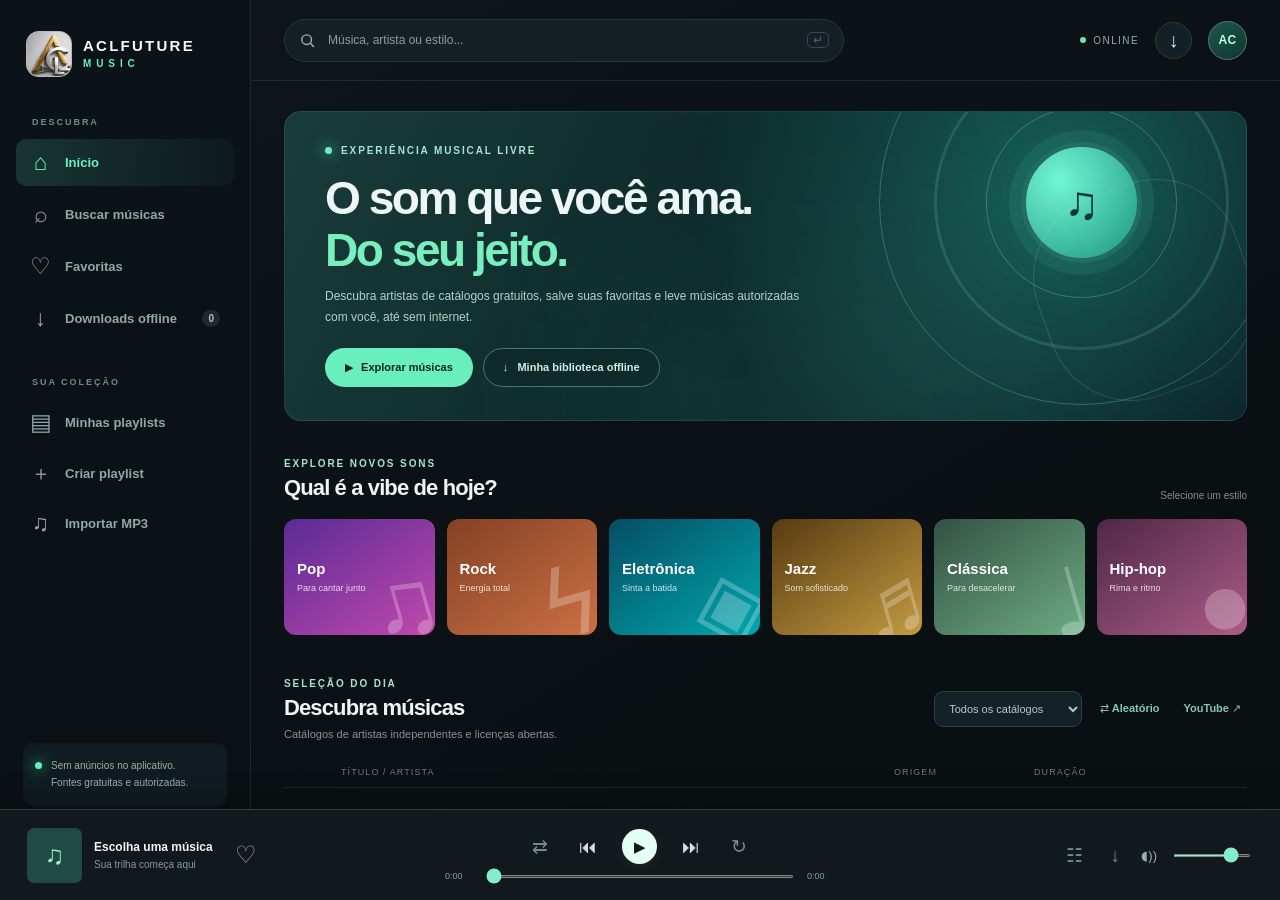
==== android-studio/app/src/main/assets/www/index.html @ 78746175 "Build ACLFUTURE Music Android 1.2 (isolated app source)" ====
<!doctype html>
<html lang="pt-BR">
<head>
  <meta charset="utf-8">
  <meta name="viewport" content="width=device-width,initial-scale=1,viewport-fit=cover">
  <meta name="theme-color" content="#0b1013">
  <meta name="description" content="ACLFUTURE Music: descubra músicas gratuitas em catálogos legais, organize playlists e ouça offline as faixas permitidas.">
  <meta name="color-scheme" content="dark">
  <link rel="icon" type="image/png" href="assets/icon-192.png">
  <link rel="apple-touch-icon" href="assets/icon-192.png">
  <link rel="manifest" href="manifest.webmanifest">
  <link rel="stylesheet" href="styles.css">
  <title>ACLFUTURE Music — Sua música, sua liberdade</title>
</head>
<body>
<div id="app" class="app-shell">
  <aside class="sidebar" id="sidebar">
    <a href="#inicio" class="brand" data-view="inicio" aria-label="ACLFUTURE Music - início">
      <span class="brand-mark"><img src="assets/brand-mark.png" alt="Símbolo oficial ACLFUTURE"></span>
      <span class="brand-txt"><strong>ACLFUTURE</strong><small>MUSIC</small></span>
    </a>
    <div class="sidebar-label">DESCUBRA</div>
    <nav class="side-nav" aria-label="Navegação principal">
      <button class="nav-item selected" data-view="inicio"><span class="navico">⌂</span><span>Início</span></button>
      <button class="nav-item" data-view="buscar"><span class="navico">⌕</span><span>Buscar músicas</span></button>
      <button class="nav-item" data-view="favoritos"><span class="navico">♡</span><span>Favoritas</span></button>
      <button class="nav-item" data-view="offline"><span class="navico">↓</span><span>Downloads offline</span><span id="offlineCountSide" class="nav-count">0</span></button>
    </nav>
    <div class="sidebar-label gap-top">SUA COLEÇÃO</div>
    <nav class="side-nav">
      <button class="nav-item" data-view="playlists"><span class="navico">▤</span><span>Minhas playlists</span></button>
      <button class="nav-item" id="newPlaylistSide"><span class="navico plus-icon">＋</span><span>Criar playlist</span></button>
      <button class="nav-item" id="importSide"><span class="navico">♫</span><span>Importar MP3</span></button>
    </nav>
    <div class="side-bottom">
      <div class="legal-note"><span class="pulse-dot"></span><span>Sem anúncios no aplicativo.<br>Fontes gratuitas e autorizadas.</span></div>
      <button class="install-side" id="installSide">↓ &nbsp; Instalar no Android</button>
      <div class="side-caption">ACLFUTURE MUSIC · versão 1.2</div>
    </div>
  </aside>

  <main class="main" id="main">
    <header class="topbar">
      <div class="mobile-brand"><button class="mobile-menu" id="menuBtn" aria-label="Abrir menu">☰</button><img class="mobile-brand-logo" src="assets/brand-mark.png" alt="Símbolo oficial ACLFUTURE"><span>ACLFUTURE <b>MUSIC</b></span></div>
      <form class="searchbar" id="searchForm" role="search">
        <svg viewBox="0 0 24 24" aria-hidden="true"><circle cx="10.8" cy="10.8" r="6.8"/><path d="m16 16 5 5"/></svg>
        <input id="searchInput" type="search" autocomplete="off" placeholder="Música, artista ou estilo..." aria-label="Pesquisar músicas">
        <span class="search-shortcut">↵</span>
      </form>
      <div class="top-actions"><span class="status-online" id="netStatus"><span></span> ONLINE</span><button class="icon-action" id="installBtn" title="Instalar" aria-label="Instalar aplicativo">↓</button><button class="user-avatar" id="helpBtn" aria-label="Sobre o aplicativo">AC</button></div>
    </header>

    <div class="main-body" id="pageBody">
      <section class="hero" id="hero">
        <div class="hero-content"><div class="eyebrow"><span class="eyebrow-dot"></span> EXPERIÊNCIA MUSICAL LIVRE</div><h1>O som que você ama.<br><em>Do seu jeito.</em></h1><p>Descubra artistas de catálogos gratuitos, salve suas favoritas e leve músicas autorizadas com você, até sem internet.</p><div class="hero-actions"><button class="btn-primary" id="heroExplore"><span>▶</span> Explorar músicas</button><button class="btn-outline" id="heroOffline">↓ &nbsp; Minha biblioteca offline</button></div></div>
        <div class="hero-art" aria-hidden="true"><div class="vinyl-ring ring1"></div><div class="vinyl-ring ring2"></div><div class="vinyl-ring ring3"></div><div class="vinyl-core"><div class="music-glyph">♫</div></div><div class="glow-one"></div></div>
      </section>

      <section class="genres-section" id="genresSection"><div class="section-heading"><div><div class="section-kicker">EXPLORE NOVOS SONS</div><h2>Qual é a vibe de hoje?</h2></div><span class="muted-sm">Selecione um estilo</span></div><div class="genre-grid">
        <button class="genre" data-genre="pop" style="--genre-a:#5a2b96;--genre-b:#c149ac"><span class="genre-art">♫</span><strong>Pop</strong><small>Para cantar junto</small></button>
        <button class="genre" data-genre="rock" style="--genre-a:#844124;--genre-b:#cc7044"><span class="genre-art">ϟ</span><strong>Rock</strong><small>Energia total</small></button>
        <button class="genre" data-genre="electronic" style="--genre-a:#064d65;--genre-b:#00a7ad"><span class="genre-art">◈</span><strong>Eletrônica</strong><small>Sinta a batida</small></button>
        <button class="genre" data-genre="jazz" style="--genre-a:#573b12;--genre-b:#c39b40"><span class="genre-art">♬</span><strong>Jazz</strong><small>Som sofisticado</small></button>
        <button class="genre" data-genre="classical" style="--genre-a:#355143;--genre-b:#6cac83"><span class="genre-art">♩</span><strong>Clássica</strong><small>Para desacelerar</small></button>
        <button class="genre" data-genre="hip hop" style="--genre-a:#4f2747;--genre-b:#ab5c87"><span class="genre-art">●</span><strong>Hip-hop</strong><small>Rima e ritmo</small></button>
      </div></section>

      <section class="tracks-section"><div class="section-heading track-heading"><div><div class="section-kicker" id="trackKicker">SELEÇÃO DO DIA</div><h2 id="tracksTitle">Descubra músicas</h2><p id="trackSubtitle" class="section-subtitle">Catálogos de artistas independentes e licenças abertas.</p></div><div class="track-tools"><select id="sourceSelect" aria-label="Filtrar catálogo"><option value="all">Todos os catálogos</option><option value="audius">Audius</option><option value="openverse">Openverse</option><option value="ftu">Free To Use</option><option value="local">Minha coleção</option></select><button id="shuffleAll" class="text-action">⇄ Aleatório</button><button id="youtubeSearch" class="text-action" title="Busca externa no YouTube oficial; anúncios podem aparecer">YouTube ↗</button></div></div>
      <div class="table-head"><span></span><span>TÍTULO / ARTISTA</span><span class="hide-phone">ORIGEM</span><span class="hide-phone">DURAÇÃO</span><span></span></div>
      <div id="trackList" class="track-list" aria-live="polite"><div class="list-loading"><div class="loading-orb"></div> Buscando músicas disponíveis...</div></div>
      <div class="load-more-wrap"><button id="loadMore" class="btn-more" hidden>Carregar mais músicas <span>↓</span></button></div>
      </section>
      <section class="info-strip"><span>✦</span><div><strong>Música livre, sem surpresas</strong><p>O catálogo é de terceiros. Disponibilidade, reprodução e download dependem das condições de cada faixa. A licença e a fonte aparecem no menu de cada música.</p><p class="storage-notice"><span id="offlineStorageInfo">0 faixas armazenadas</span> · <span id="storagePersistence">Faça backup dos seus arquivos importados.</span></p></div></section>
    </div>
  </main>

  <div class="player" id="player">
    <div class="player-song"><div class="player-cover" id="playerCover"><span>♫</span></div><div class="player-meta"><strong id="playingTitle">Escolha uma música</strong><span id="playingArtist">Sua trilha começa aqui</span></div><button id="playerLike" class="player-like" title="Favoritar" aria-label="Favoritar">♡</button><button id="playerMobileMore" class="player-mobile-more" title="Opções" aria-label="Opções do player">⋮</button></div>
    <div class="player-center"><div class="play-controls"><button id="shuffleBtn" class="ctl secondary" title="Reprodução aleatória" aria-label="Aleatório">⇄</button><button id="previousBtn" class="ctl" title="Anterior" aria-label="Anterior">⏮</button><button id="playPauseBtn" class="ctl big-play" title="Reproduzir" aria-label="Reproduzir">▶</button><button id="nextBtn" class="ctl" title="Próxima" aria-label="Próxima">⏭</button><button id="repeatBtn" class="ctl secondary" title="Repetir" aria-label="Repetir">↻</button></div><div class="progress-controls"><span id="timeNow">0:00</span><input type="range" id="progress" min="0" max="1000" value="0" aria-label="Progresso da faixa"><span id="timeTotal">0:00</span></div></div>
    <div class="player-right"><button id="queueBtn" class="ctl secondary" title="Fila" aria-label="Fila de reprodução">☷</button><button id="downloadCurrent" class="ctl secondary" title="Salvar offline" aria-label="Download offline">↓</button><span class="volume-icon">◖))</span><input id="volume" type="range" min="0" max="100" value="80" aria-label="Volume"></div>
  </div>
  <nav class="bottom-nav" aria-label="Navegação rápida"><button data-view="inicio" class="selected"><span>⌂</span>Início</button><button data-view="buscar"><span>⌕</span>Buscar</button><button data-view="favoritos"><span>♡</span>Favoritas</button><button data-view="offline"><span>↓</span>Offline</button></nav>
  <audio id="audio" preload="metadata" playsinline></audio>
  <input type="file" id="fileInput" accept="audio/*,.mp3,.ogg,.m4a,.wav,.flac" multiple hidden>
  <div id="overlay" class="overlay" hidden></div>
  <div id="toast" class="toast" role="status" aria-live="polite"></div>
  <div id="modal" class="modal" hidden><div class="modal-box"><div class="modal-top"><h3 id="modalTitle"></h3><button id="modalClose" aria-label="Fechar">×</button></div><div id="modalContent"></div></div></div>
</div>
<script>window.__ACLFUTURE_ANDROID__=location.host==="appassets.androidplatform.net";</script>
<script src="app.js" defer></script>
</body>
</html>
---- android-studio/app/src/main/assets/www/styles.css ----
:root{font-family:Inter,ui-sans-serif,-apple-system,BlinkMacSystemFont,"Segoe UI",Roboto,Arial,sans-serif;color:#edf6f4;background:#090e12;font-synthesis:none;font-weight:400;--bg:#090e12;--side:#0c1317;--panel:#10191e;--panel2:#162128;--line:rgba(227,243,240,.095);--sub:#91a6aa;--brand:#69efbe;--brand2:#2acfa6;--white:#f4fffc}*{box-sizing:border-box}html{scroll-behavior:smooth}body{margin:0;overflow:hidden}button,input,select{font:inherit}button{cursor:pointer}a{color:inherit;text-decoration:none}button:focus-visible,a:focus-visible,input:focus-visible,select:focus-visible{outline:2px solid var(--brand);outline-offset:3px}button:disabled{cursor:not-allowed;opacity:.4}.app-shell{display:flex;height:100dvh;min-height:500px;overflow:hidden}.sidebar{width:251px;flex:0 0 251px;display:flex;flex-direction:column;background:linear-gradient(170deg,#0b1318 15%,#0b1013 100%);border-right:1px solid var(--line);padding:31px 16px 14px;z-index:12}.brand{display:flex;align-items:center;gap:11px;padding:0 10px 40px;letter-spacing:.1em}.brand-mark{width:46px;height:46px;border-radius:13px;overflow:hidden;display:block;flex-shrink:0;border:1px solid rgba(255,255,255,.19);background:#aaa}.brand-mark img{width:100%;height:100%;object-fit:cover}.brand-txt{display:flex;flex-direction:column;line-height:1.05}.brand-txt strong{font-size:15px;color:#f3faf7;letter-spacing:.15em}.brand-txt small{font-size:10px;color:var(--brand);letter-spacing:.49em;margin-top:5px;font-weight:800}.sidebar-label{margin:0 16px 12px;font-size:9px;color:#74898b;font-weight:800;letter-spacing:.22em}.gap-top{margin-top:35px}.side-nav{display:grid;gap:5px}.nav-item{display:flex;gap:14px;align-items:center;border:0;background:transparent;color:#92a7a7;font-size:13px;padding:12px 14px;border-radius:10px;text-align:left;width:100%;font-weight:570;transition:.2s}.nav-item:hover{background:#172329;color:#f8fffc}.nav-item.selected{background:linear-gradient(90deg,rgba(91,231,180,.16),rgba(93,236,187,.03));color:var(--brand)}.navico{width:21px;display:inline-flex;align-items:center;justify-content:center;font-size:23px;line-height:1;font-weight:300}.plus-icon{font-size:20px}.nav-count{margin-left:auto;background:rgba(255,255,255,.09);padding:3px 6px;border-radius:20px;font-size:10px;color:#b2c2c0}.side-bottom{margin-top:auto;padding:0 7px}.legal-note{font-size:10px;line-height:1.65;display:flex;gap:9px;align-items:flex-start;color:#9caeaa;border-radius:10px;background:#101c21;padding:15px 12px}.pulse-dot,.eyebrow-dot{background:var(--brand);width:7px;height:7px;border-radius:50%;display:inline-block;flex-shrink:0;box-shadow:0 0 14px #46f4bb}.pulse-dot{margin-top:4px}.install-side{margin-top:13px;width:100%;border:1px solid rgba(111,239,194,.3);background:transparent;border-radius:9px;color:var(--brand);padding:12px;font-weight:700;font-size:12px}.install-side:hover{background:rgba(108,239,187,.1)}.side-caption{text-align:center;color:#4b6063;font-size:9px;letter-spacing:.13em;margin-top:17px}.main{flex:1;min-width:0;display:flex;flex-direction:column;background:linear-gradient(150deg,#0d1519,#0a0f12 72%)}.topbar{height:81px;flex:0 0 81px;display:flex;align-items:center;justify-content:space-between;padding:0 33px;gap:20px;border-bottom:1px solid var(--line)}.searchbar{height:43px;max-width:560px;flex:1;border:1px solid #25373c;background:#151f24;border-radius:30px;display:flex;align-items:center;gap:10px;padding:0 14px;transition:border-color .2s}.searchbar:focus-within{border-color:#4d8b83}.searchbar svg{width:17px;height:17px;stroke:#9eb1b2;fill:none;stroke-width:2;flex-shrink:0}.searchbar input{border:0;background:none;outline:none;color:var(--white);font-size:12px;width:100%;min-width:0}.searchbar input::placeholder{color:#8b9d9e}.search-shortcut{color:#53676c;border:1px solid #37474e;padding:0 5px;border-radius:5px;font-size:12px}.top-actions{display:flex;align-items:center;gap:16px}.status-online{font-size:10px;letter-spacing:.14em;color:#92aea9;display:flex;align-items:center;gap:7px}.status-online span{width:6px;height:6px;background:#72e3ab;border-radius:50%}.status-online.offline{color:#d7b377}.status-online.offline span{background:#d7b377}.icon-action{border:1px solid #283c40;background:#132025;border-radius:50%;color:#daeee9;font-size:20px;width:37px;height:37px}.user-avatar{border:1px solid #557c6e;background:linear-gradient(145deg,#1e584b,#10362f);color:#b8ffe0;border-radius:50%;width:39px;height:39px;font-size:12px;font-weight:800;letter-spacing:.03em}.mobile-brand{display:none}.main-body{overflow-y:auto;overflow-x:hidden;padding:30px 33px 155px;scrollbar-width:thin;scrollbar-color:#23383c transparent}.hero{min-height:290px;border-radius:17px;background:radial-gradient(circle at 80% 25%,#175e55 0%,transparent 44%),linear-gradient(115deg,#193c3a 0%,#0c2528 52%,#0b1b24 100%);border:1px solid rgba(141,239,211,.12);position:relative;overflow:hidden;display:flex}.hero:after{content:"";position:absolute;bottom:-130px;left:35%;width:400px;height:260px;background:rgba(101,253,196,.08);filter:blur(100px)}.hero-content{position:relative;z-index:2;padding:33px 40px;width:70%}.eyebrow,.section-kicker{font-size:10px;color:#a5e5d1;letter-spacing:.19em;font-weight:800}.eyebrow{display:flex;align-items:center;gap:9px}.hero h1{font-size:clamp(31px,3.6vw,52px);font-weight:840;line-height:1.13;letter-spacing:-.054em;margin:16px 0 10px}.hero h1 em{font-style:normal;color:#79efbd}.hero p{font-size:12px;color:#b5cfca;line-height:1.7;max-width:490px;margin:0 0 21px}.hero-actions{display:flex;gap:10px;flex-wrap:wrap}.btn-primary,.btn-outline{border-radius:32px;padding:12px 19px;font-size:11px;font-weight:800;border:1px solid transparent}.btn-primary{background:var(--brand);color:#09251b}.btn-primary:hover{background:#a5f9d5}.btn-primary span{margin-right:5px}.btn-outline{background:rgba(6,19,20,.15);border-color:#47786a;color:#caeee2}.btn-outline:hover{background:rgba(110,236,182,.12)}.hero-art{position:absolute;right:-48px;top:-122px;width:425px;height:425px;filter:drop-shadow(0 0 40px rgba(20,209,162,.07))}.vinyl-ring{position:absolute;border:1px solid rgba(163,250,215,.25);border-radius:50%;inset:10px}.ring2{inset:65px;border-width:3px;border-color:rgba(179,255,229,.13)}.ring3{inset:117px;border-width:1px;border-color:rgba(217,251,237,.24)}.vinyl-core{position:absolute;inset:152px;background:radial-gradient(circle at 30% 30%,#73f6d4,#1d9580);border-radius:50%;display:grid;place-items:center;border:5px solid #236d61;box-shadow:0 0 0 12px rgba(50,145,126,.2)}.music-glyph{font-size:47px;color:#0b3932}.glow-one{position:absolute;width:210px;height:210px;border:1px solid rgba(171,249,213,.15);transform:rotate(-20deg);right:45px;bottom:20px;border-radius:40%}.genres-section{margin-top:37px}.section-heading{display:flex;align-items:flex-end;justify-content:space-between;gap:16px;margin:0 0 18px}.section-heading h2{font-size:22px;letter-spacing:-.04em;font-weight:780;margin:6px 0 0}.muted-sm{font-size:10px;color:#7a9193}.genre-grid{display:grid;grid-template-columns:repeat(6,minmax(0,1fr));gap:12px}.genre{position:relative;height:116px;border:0;border-radius:12px;overflow:hidden;text-align:left;padding:16px 13px;color:#fff;background:linear-gradient(145deg,var(--genre-a),var(--genre-b));transition:transform .2s,filter .2s}.genre:hover{transform:translateY(-3px);filter:brightness(1.11)}.genre strong{position:relative;z-index:2;display:block;font-size:15px}.genre small{z-index:2;position:relative;display:block;opacity:.8;font-size:9px;margin-top:6px}.genre-art{position:absolute;right:-5px;bottom:-23px;font-size:94px;transform:rotate(-16deg);color:rgba(255,255,255,.25);font-weight:700}.tracks-section{margin-top:43px}.section-subtitle{font-size:11px;color:#7e9597;margin:7px 0 0}.track-heading{align-items:center}.track-tools{display:flex;gap:12px;align-items:center}.track-tools select{border-radius:9px;padding:10px;background:#142127;border:1px solid #294047;color:#b6c9c8;font-size:11px;min-width:148px;max-width:180px}.text-action{background:none;border:0;color:#80c9b1;font-size:11px;font-weight:700;white-space:nowrap}.table-head,.track-row{display:grid;grid-template-columns:35px minmax(200px,1fr) minmax(80px,130px) 65px 126px;align-items:center;gap:10px}.table-head{color:#687e82;font-size:9px;letter-spacing:.12em;height:30px;border-bottom:1px solid var(--line);padding:0 12px}.track-row{min-height:65px;border-radius:8px;padding:6px 12px;transition:background .15s;cursor:pointer}.track-row:hover{background:#16252a}.track-row.active{background:#14352e}.track-row.active .song-name{color:var(--brand)}.track-index{text-align:center;color:#718e8b;font-size:11px}.album-cover{width:45px;height:45px;flex:none;border-radius:7px;display:grid;place-items:center;overflow:hidden;background:linear-gradient(145deg,#246e62,#184641);color:#c3ffeb;font-size:19px;border:1px solid rgba(255,255,255,.07)}.album-cover img{width:100%;height:100%;object-fit:cover}.track-title-cell{display:flex;align-items:center;gap:12px;min-width:0}.song-words{min-width:0}.song-name{font-size:12px;font-weight:720;white-space:nowrap;overflow:hidden;text-overflow:ellipsis}.song-artist{font-size:10px;color:#869fa0;white-space:nowrap;overflow:hidden;text-overflow:ellipsis;margin-top:5px}.source-tag{font-size:10px;color:#7d9896;border:1px solid #2a4141;border-radius:20px;display:inline-block;padding:5px 9px;width:max-content;max-width:100%;overflow:hidden;white-space:nowrap;text-overflow:ellipsis}.track-duration{font-size:10px;color:#7f9595}.row-actions{display:flex;align-items:center;justify-content:flex-end;gap:0}.row-actions button{border:0;background:transparent;color:#78908c;font-size:16px;min-height:34px;min-width:34px;padding:2px}.row-actions button:hover,.row-actions button.liked{color:var(--brand)}.row-actions button.saved{color:#79e6b9}.list-loading,.empty-state{padding:36px 15px;text-align:center;color:#7d969a;font-size:12px;line-height:1.7}.loading-orb{width:24px;height:24px;margin:0 auto 13px;border:2px solid #2d6558;border-top-color:#86ffd4;border-radius:50%;animation:spin 1s linear infinite}@keyframes spin{to{transform:rotate(360deg)}}.empty-state .empty-icon{font-size:46px;color:#418577;margin-bottom:10px}.empty-state strong{display:block;font-size:15px;color:#bbd3cb}.empty-state p{max-width:340px;margin:9px auto 0}.empty-state button{border:1px solid #3b7565;color:#aaf8d4;background:#132a26;border-radius:20px;margin-top:15px;padding:10px 18px}.btn-more{background:#17272b;border:1px solid #2b4b4c;color:#b8e9db;padding:11px 23px;border-radius:22px;font-size:11px;font-weight:700}.load-more-wrap{display:flex;justify-content:center;margin:18px 0}.btn-more:hover{background:#1f3938}.info-strip{display:flex;gap:15px;align-items:center;padding:15px 18px;border:1px solid #213b3c;border-radius:12px;background:#102126;margin-top:34px}.info-strip>span{color:var(--brand);font-size:23px}.info-strip strong{font-size:11px}.info-strip p{font-size:10px;color:#94acaa;line-height:1.6;margin:5px 0 0}.player{height:91px;position:absolute;bottom:0;left:0;right:0;z-index:18;background:#11191d;display:grid;grid-template-columns:minmax(195px,1fr) minmax(300px,1.5fr) minmax(180px,1fr);align-items:center;gap:15px;padding:8px 27px;border-top:1px solid #28403e;box-shadow:0 -10px 30px rgba(0,0,0,.2)}.player-song{display:flex;align-items:center;gap:12px;min-width:0}.player-cover{height:55px;width:55px;flex:none;background:#1f4b43;border-radius:7px;color:#a0efd0;display:grid;place-items:center;overflow:hidden}.player-cover img{height:100%;width:100%;object-fit:cover}.player-cover span{font-size:26px}.player-meta{display:flex;flex-direction:column;gap:5px;min-width:0}.player-meta strong{font-size:12px;white-space:nowrap;overflow:hidden;text-overflow:ellipsis}.player-meta span{font-size:10px;color:#81999b;white-space:nowrap;overflow:hidden;text-overflow:ellipsis}.player-like{background:none;border:0;color:#91aba7;font-size:24px;margin-left:4px}.player-like.active{color:var(--brand)}.player-center{display:flex;flex-direction:column;align-items:center;gap:7px}.play-controls{display:flex;align-items:center;gap:19px}.ctl{border:0;background:none;color:#d4e2df;font-size:18px;line-height:1;min-width:24px;min-height:24px}.ctl:hover,.ctl.on{color:var(--brand)}.ctl.secondary{color:#728d89;font-size:19px}.ctl.secondary.on{color:var(--brand)}.ctl.big-play{border-radius:50%;background:#e6fff5;color:#0c1d18;width:35px;height:35px;font-size:15px;box-shadow:0 3px 14px rgba(255,255,255,.06)}.ctl.big-play:hover{background:#8df4ca}.progress-controls{width:min(390px,100%);display:flex;align-items:center;gap:11px;font-size:9px;color:#889da0}.progress-controls span{min-width:28px}.progress-controls input{flex:1}.player-right{display:flex;align-items:center;justify-content:flex-end;gap:14px}.player-right input{width:78px}.volume-icon{font-size:13px;color:#9bb0ab}.player input[type=range]{accent-color:#83efc8;height:3px;cursor:pointer}.bottom-nav{display:none}.overlay{position:absolute;inset:0;z-index:20;background:rgba(2,8,10,.7)}.toast{position:fixed;z-index:32;bottom:107px;left:50%;transform:translateX(-50%) translateY(15px);border:1px solid #3b7564;background:#1b332f;color:#defaef;border-radius:10px;padding:12px 18px;font-size:12px;box-shadow:0 6px 40px #0008;max-width:90vw;opacity:0;pointer-events:none;transition:.2s}.toast.show{opacity:1;transform:translateX(-50%) translateY(0)}.modal{position:absolute;z-index:30;inset:0;display:grid;place-items:center;background:rgba(0,0,0,.66);padding:20px}.modal[hidden],.overlay[hidden]{display:none}.modal-box{background:#132025;border:1px solid #33504e;border-radius:17px;max-width:520px;width:100%;max-height:80vh;overflow-y:auto;padding:26px;box-shadow:0 30px 90px #0009}.modal-top{display:flex;justify-content:space-between;align-items:center}.modal-top h3{font-size:18px;margin:0}.modal-top button{font-size:25px;background:none;border:none;color:#a0b3ae}.modal-content{color:#9cb2b0}.modal-copy{line-height:1.75;font-size:12px;color:#afc7c2}.modal-row{border:1px solid #2d4543;border-radius:9px;padding:12px;display:flex;align-items:center;justify-content:space-between;gap:12px;width:100%;color:#c8ebe0;background:#1a2d2d;text-align:left;font-size:12px;margin-top:9px}.modal-row:hover{background:#25423d}.modal-row small{color:#86ada2}.modal-input{width:100%;padding:13px;border-radius:9px;background:#0d181b;color:#f4fffc;border:1px solid #33504e;margin:13px 0}.modal-btn{background:var(--brand);color:#0c2820;border:none;padding:12px 19px;border-radius:9px;font-size:12px;font-weight:800}.modal-link{display:inline-block;color:var(--brand);font-size:11px;margin:7px 15px 0 0;text-decoration:underline;text-underline-offset:3px}.modal-logo{width:100%;max-height:180px;object-fit:cover;border-radius:10px;margin:13px 0;object-position:center 47%}.playlist-card{background:#152427;border:1px solid #25423e;border-radius:11px;padding:17px;display:flex;align-items:center;gap:14px;cursor:pointer}.playlist-card:hover{background:#1a3430}.playlist-card-icon{height:53px;width:53px;background:#315f53;border-radius:9px;display:grid;place-items:center;font-size:26px;color:#adffe1}.playlist-grid{display:grid;grid-template-columns:repeat(auto-fill,minmax(220px,1fr));gap:12px}.playlist-card strong{font-size:12px}.playlist-card p{font-size:10px;color:#84a19b}.offline-badge{font-size:9px;color:#b0eecf;border-radius:20px;border:1px solid #476a5a;padding:3px 7px;margin-left:7px}.pill{display:inline-block;border-radius:20px;font-size:10px;background:#17372e;padding:6px 12px;color:#b5f2d8;margin-bottom:7px}.error-text{color:#e8c2a2}.backup-action{margin-top:15px;display:flex;flex-wrap:wrap;gap:9px}.backup-action button{background:#14282b;border:1px solid #325951;border-radius:20px;color:#b7eddb;padding:10px 16px;font-size:11px}.mobile-menu{display:none}@media(min-width:1450px){.hero{min-height:310px}.hero-content{padding:40px 48px}.genre{height:127px}}@media(max-width:1160px){.sidebar{width:216px;flex-basis:216px}.genre-grid{grid-template-columns:repeat(3,minmax(0,1fr))}.hero-art{right:-130px}.hero-content{width:80%}.table-head,.track-row{grid-template-columns:26px minmax(160px,1fr) 90px 50px 108px}.main-body{padding-left:22px;padding-right:22px}.topbar{padding:0 22px}}@media(max-width:780px){.sidebar{position:absolute;top:0;bottom:0;left:0;width:265px;transform:translateX(-100%);transition:transform .23s;box-shadow:30px 0 50px rgba(0,0,0,.12)}.sidebar.open{transform:translateX(0)}.mobile-brand{display:flex;align-items:center;gap:12px;font-size:13px;font-weight:800;white-space:nowrap;letter-spacing:.06em}.mobile-brand b{color:var(--brand);font-size:9px}.mobile-menu{border:0;background:transparent;color:#d9ece7;font-size:22px;display:block;padding:0}.topbar{height:69px;flex-basis:69px;padding:0 17px;gap:10px}.searchbar{max-width:none}.status-online,.top-actions .icon-action{display:none}.user-avatar{height:34px;width:34px;font-size:10px}.main-body{padding:19px 17px 174px}.hero{min-height:276px}.hero-content{padding:30px 25px;width:100%}.hero-art{right:-190px;opacity:.34}.hero h1{font-size:36px}.hero p{max-width:350px}.table-head,.track-row{grid-template-columns:24px minmax(135px,1fr) 52px 98px}.table-head .hide-phone,.track-row .hide-phone{display:none}.track-row{gap:7px;padding:7px 4px}.row-actions button{min-width:31px}.player{height:89px;bottom:67px;grid-template-columns:minmax(0,1fr) 122px;padding:11px 15px}.player-center{width:100%;gap:8px}.play-controls{gap:9px}.play-controls .secondary{display:none}.progress-controls{width:100%;gap:6px}.player-right{display:none}.player-cover{height:45px;width:45px}.player-song{gap:8px}.player-like{margin-left:auto}.bottom-nav{display:grid;grid-template-columns:repeat(4,1fr);position:absolute;bottom:0;left:0;right:0;z-index:19;height:67px;padding-bottom:env(safe-area-inset-bottom,0px);background:#0d151a;border-top:1px solid #223439}.bottom-nav button{border:0;background:none;color:#8ca2a0;display:flex;flex-direction:column;gap:2px;align-items:center;justify-content:center;font-size:9px;font-weight:650}.bottom-nav button span{font-size:22px}.bottom-nav button.selected{color:var(--brand)}.toast{bottom:162px}.track-tools{gap:5px}.track-tools select{min-width:110px;font-size:10px;padding:9px 7px}.text-action{font-size:10px}.genre-grid{gap:9px}.genre{height:97px;padding:13px 12px}.genre-art{font-size:80px}}@media(max-width:470px){.topbar{flex-wrap:wrap;align-content:center;gap:7px;height:105px;flex-basis:105px}.mobile-brand{width:calc(100% - 42px)}.top-actions{position:absolute;right:17px;top:14px}.searchbar{order:3;width:100%;flex:none;height:38px}.mobile-brand{padding-top:0}.hero{min-height:272px}.hero h1{font-size:32px}.hero-content{padding:25px 20px}.hero p{font-size:11px}.hero .eyebrow{font-size:9px}.btn-primary,.btn-outline{padding:10px 13px;font-size:10px}.section-heading h2{font-size:20px}.section-heading{gap:8px}.muted-sm{display:none}.genre-grid{grid-template-columns:repeat(3,minmax(0,1fr))}.genre strong{font-size:13px}.genre small{font-size:8px}.genre-art{font-size:72px}.track-heading{display:block}.track-tools{margin-top:13px;justify-content:space-between}.track-heading h2{font-size:21px}.album-cover{height:39px;width:39px}.song-name{font-size:11px}.song-artist{font-size:9px}.track-row{grid-template-columns:20px minmax(122px,1fr) 0 94px;gap:5px}.track-row>.track-duration{display:none}.row-actions{grid-column:4}.row-actions button{font-size:18px}.player{grid-template-columns:minmax(0,1fr) 110px;gap:2px;padding:8px 9px}.player-cover{height:41px;width:41px}.player-meta strong{font-size:10px}.player-meta span{font-size:9px}.player-like{font-size:18px;margin:0}.play-controls{gap:4px}.ctl{font-size:16px;min-width:20px}.ctl.big-play{width:29px;height:29px;font-size:11px}.progress-controls{font-size:8px}.progress-controls span{min-width:23px}.modal-box{padding:18px}}
[hidden]{display:none!important}

@media(max-width:490px){.track-tools{flex-wrap:wrap}.track-tools #youtubeSearch{color:#a8cfba}}

/* Correções de estados visuais e legibilidade mobile (v1.1). */
.row-actions button:disabled,.player button:disabled{opacity:.28;cursor:not-allowed;filter:grayscale(1)}
.storage-notice{margin-top:9px!important;font-size:11px!important;color:#aecdbf!important;line-height:1.55!important}
.track-row:focus-visible,.playlist-card:focus-visible,.genre:focus-visible,button:focus-visible{outline:2px solid #76d9a3;outline-offset:2px}
@media(max-width:520px){.row-actions{gap:1px}.row-actions button{min-width:30px;min-height:36px}.track-row{min-height:65px}.song-words{min-width:0}.song-name{overflow:hidden;text-overflow:ellipsis;white-space:nowrap}}
@media (max-width:780px){
 .player{height:100px;bottom:67px;box-sizing:border-box;display:grid;grid-template-columns:minmax(0,1fr) 122px;grid-template-rows:51px 27px;column-gap:8px;row-gap:0;padding:8px 12px;overflow:hidden}
 .player-song{grid-column:1;grid-row:1;min-width:0;overflow:hidden}
 .player-center{display:contents}
 .play-controls{grid-column:2;grid-row:1;display:flex;justify-content:flex-end;align-items:center;gap:3px;min-width:0}
 .progress-controls{grid-column:1/-1;grid-row:2;width:100%;min-width:0;display:flex;align-items:center;gap:8px;box-sizing:border-box}
 .progress-controls input{min-width:0;width:100%;flex:1}
 .progress-controls span{min-width:28px;flex:none}
 .player-right{display:none}
 #shuffleBtn,#repeatBtn{display:none}
 .main-body{padding-bottom:192px}
}
@media (max-width:359px){
 .player{grid-template-columns:minmax(0,1fr) 112px;column-gap:4px;padding:8px}
 .player-cover{width:36px;height:36px}
 .play-controls{gap:0}
}

.player-mobile-more{display:none;background:none;border:0;color:#98b2ad;font-size:24px;line-height:1;cursor:pointer}
@media(max-width:780px){.player-mobile-more{display:block;flex:none;margin-left:0;min-width:20px}}

.mobile-brand-logo{width:25px;height:25px;object-fit:contain;flex:none;border-radius:5px}
@media(max-width:470px){.mobile-brand{gap:8px}.mobile-brand-logo{width:23px;height:23px}}
@media(max-width:359px){.mobile-brand{gap:6px}.mobile-brand span{font-size:11px}}
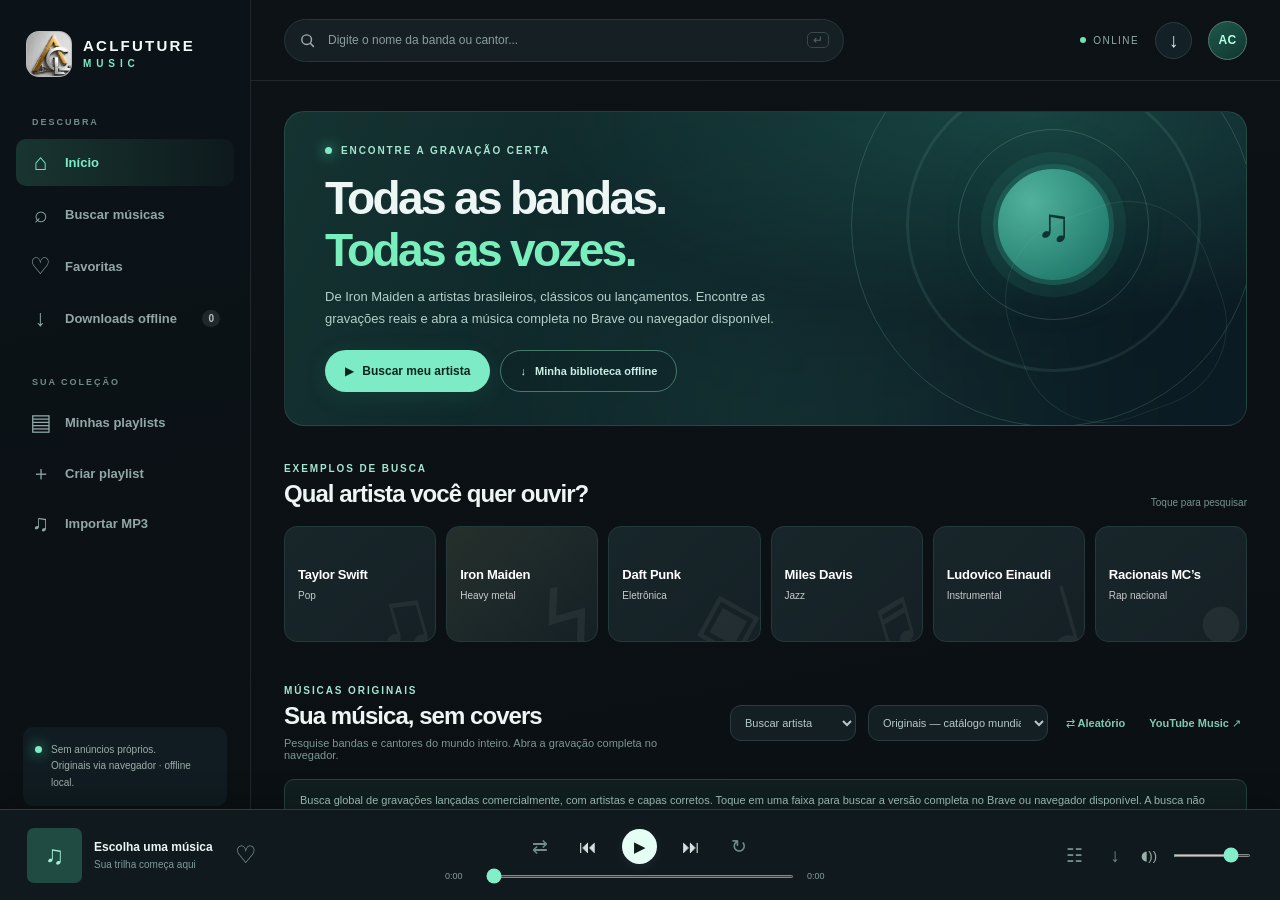
==== commit 02b5a372: "ACLFUTURE Music v1.3: catalogo global, busca original e visual mobile" ====
--- a/android-studio/app/src/main/assets/www/index.html
+++ b/android-studio/app/src/main/assets/www/index.html
@@ -4,7 +4,7 @@
   <meta charset="utf-8">
   <meta name="viewport" content="width=device-width,initial-scale=1,viewport-fit=cover">
   <meta name="theme-color" content="#0b1013">
-  <meta name="description" content="ACLFUTURE Music: descubra músicas gratuitas em catálogos legais, organize playlists e ouça offline as faixas permitidas.">
+  <meta name="description" content="ACLFUTURE Music: busque gravações originais de bandas e cantores, salve favoritos e ouça suas músicas locais offline.">
   <meta name="color-scheme" content="dark">
   <link rel="icon" type="image/png" href="assets/icon-192.png">
   <link rel="apple-touch-icon" href="assets/icon-192.png">
@@ -33,9 +33,9 @@
       <button class="nav-item" id="importSide"><span class="navico">♫</span><span>Importar MP3</span></button>
     </nav>
     <div class="side-bottom">
-      <div class="legal-note"><span class="pulse-dot"></span><span>Sem anúncios no aplicativo.<br>Fontes gratuitas e autorizadas.</span></div>
+      <div class="legal-note"><span class="pulse-dot"></span><span>Sem anúncios próprios.<br>Originais via navegador · offline local.</span></div>
       <button class="install-side" id="installSide">↓ &nbsp; Instalar no Android</button>
-      <div class="side-caption">ACLFUTURE MUSIC · versão 1.2</div>
+      <div class="side-caption">ACLFUTURE MUSIC · versão 1.3</div>
     </div>
   </aside>
 
@@ -44,7 +44,7 @@
       <div class="mobile-brand"><button class="mobile-menu" id="menuBtn" aria-label="Abrir menu">☰</button><img class="mobile-brand-logo" src="assets/brand-mark.png" alt="Símbolo oficial ACLFUTURE"><span>ACLFUTURE <b>MUSIC</b></span></div>
       <form class="searchbar" id="searchForm" role="search">
         <svg viewBox="0 0 24 24" aria-hidden="true"><circle cx="10.8" cy="10.8" r="6.8"/><path d="m16 16 5 5"/></svg>
-        <input id="searchInput" type="search" autocomplete="off" placeholder="Música, artista ou estilo..." aria-label="Pesquisar músicas">
+        <input id="searchInput" type="search" autocomplete="off" placeholder="Digite o nome da banda ou cantor..." aria-label="Pesquisar músicas">
         <span class="search-shortcut">↵</span>
       </form>
       <div class="top-actions"><span class="status-online" id="netStatus"><span></span> ONLINE</span><button class="icon-action" id="installBtn" title="Instalar" aria-label="Instalar aplicativo">↓</button><button class="user-avatar" id="helpBtn" aria-label="Sobre o aplicativo">AC</button></div>
@@ -52,25 +52,26 @@
 
     <div class="main-body" id="pageBody">
       <section class="hero" id="hero">
-        <div class="hero-content"><div class="eyebrow"><span class="eyebrow-dot"></span> EXPERIÊNCIA MUSICAL LIVRE</div><h1>O som que você ama.<br><em>Do seu jeito.</em></h1><p>Descubra artistas de catálogos gratuitos, salve suas favoritas e leve músicas autorizadas com você, até sem internet.</p><div class="hero-actions"><button class="btn-primary" id="heroExplore"><span>▶</span> Explorar músicas</button><button class="btn-outline" id="heroOffline">↓ &nbsp; Minha biblioteca offline</button></div></div>
+        <div class="hero-content"><div class="eyebrow"><span class="eyebrow-dot"></span> ENCONTRE A GRAVAÇÃO CERTA</div><h1>Todas as bandas.<br><em>Todas as vozes.</em></h1><p>De Iron Maiden a artistas brasileiros, clássicos ou lançamentos. Encontre as gravações reais e abra a música completa no Brave ou navegador disponível.</p><div class="hero-actions"><button class="btn-primary" id="heroExplore"><span>▶</span> Buscar meu artista</button><button class="btn-outline" id="heroOffline">↓ &nbsp; Minha biblioteca offline</button></div></div>
         <div class="hero-art" aria-hidden="true"><div class="vinyl-ring ring1"></div><div class="vinyl-ring ring2"></div><div class="vinyl-ring ring3"></div><div class="vinyl-core"><div class="music-glyph">♫</div></div><div class="glow-one"></div></div>
       </section>
 
-      <section class="genres-section" id="genresSection"><div class="section-heading"><div><div class="section-kicker">EXPLORE NOVOS SONS</div><h2>Qual é a vibe de hoje?</h2></div><span class="muted-sm">Selecione um estilo</span></div><div class="genre-grid">
-        <button class="genre" data-genre="pop" style="--genre-a:#5a2b96;--genre-b:#c149ac"><span class="genre-art">♫</span><strong>Pop</strong><small>Para cantar junto</small></button>
-        <button class="genre" data-genre="rock" style="--genre-a:#844124;--genre-b:#cc7044"><span class="genre-art">ϟ</span><strong>Rock</strong><small>Energia total</small></button>
-        <button class="genre" data-genre="electronic" style="--genre-a:#064d65;--genre-b:#00a7ad"><span class="genre-art">◈</span><strong>Eletrônica</strong><small>Sinta a batida</small></button>
-        <button class="genre" data-genre="jazz" style="--genre-a:#573b12;--genre-b:#c39b40"><span class="genre-art">♬</span><strong>Jazz</strong><small>Som sofisticado</small></button>
-        <button class="genre" data-genre="classical" style="--genre-a:#355143;--genre-b:#6cac83"><span class="genre-art">♩</span><strong>Clássica</strong><small>Para desacelerar</small></button>
-        <button class="genre" data-genre="hip hop" style="--genre-a:#4f2747;--genre-b:#ab5c87"><span class="genre-art">●</span><strong>Hip-hop</strong><small>Rima e ritmo</small></button>
+      <section class="genres-section" id="genresSection"><div class="section-heading"><div><div class="section-kicker">EXEMPLOS DE BUSCA</div><h2>Qual artista você quer ouvir?</h2></div><span class="muted-sm">Toque para pesquisar</span></div><div class="genre-grid">
+        <button class="genre" data-genre="Taylor Swift" style="--genre-a:#5a2b96;--genre-b:#c149ac"><span class="genre-art">♫</span><strong>Taylor Swift</strong><small>Pop</small></button>
+        <button class="genre" data-genre="Iron Maiden" style="--genre-a:#844124;--genre-b:#cc7044"><span class="genre-art">ϟ</span><strong>Iron Maiden</strong><small>Heavy metal</small></button>
+        <button class="genre" data-genre="Daft Punk" style="--genre-a:#064d65;--genre-b:#00a7ad"><span class="genre-art">◈</span><strong>Daft Punk</strong><small>Eletrônica</small></button>
+        <button class="genre" data-genre="Miles Davis" style="--genre-a:#573b12;--genre-b:#c39b40"><span class="genre-art">♬</span><strong>Miles Davis</strong><small>Jazz</small></button>
+        <button class="genre" data-genre="Ludovico Einaudi" style="--genre-a:#355143;--genre-b:#6cac83"><span class="genre-art">♩</span><strong>Ludovico Einaudi</strong><small>Instrumental</small></button>
+        <button class="genre" data-genre="Racionais MC&#39;s" style="--genre-a:#4f2747;--genre-b:#ab5c87"><span class="genre-art">●</span><strong>Racionais MC’s</strong><small>Rap nacional</small></button>
       </div></section>
 
-      <section class="tracks-section"><div class="section-heading track-heading"><div><div class="section-kicker" id="trackKicker">SELEÇÃO DO DIA</div><h2 id="tracksTitle">Descubra músicas</h2><p id="trackSubtitle" class="section-subtitle">Catálogos de artistas independentes e licenças abertas.</p></div><div class="track-tools"><select id="sourceSelect" aria-label="Filtrar catálogo"><option value="all">Todos os catálogos</option><option value="audius">Audius</option><option value="openverse">Openverse</option><option value="ftu">Free To Use</option><option value="local">Minha coleção</option></select><button id="shuffleAll" class="text-action">⇄ Aleatório</button><button id="youtubeSearch" class="text-action" title="Busca externa no YouTube oficial; anúncios podem aparecer">YouTube ↗</button></div></div>
+      <section class="tracks-section"><div class="section-heading track-heading"><div><div class="section-kicker" id="trackKicker">SELEÇÃO DO DIA</div><h2 id="tracksTitle">Descubra músicas</h2><p id="trackSubtitle" class="section-subtitle">Catálogos de artistas independentes e licenças abertas.</p></div><div class="track-tools"><select id="searchKind" aria-label="Tipo de pesquisa"><option value="artist">Buscar artista</option><option value="song">Buscar música</option></select><select id="sourceSelect" aria-label="Filtrar catálogo"><option value="catalog" selected>Originais — catálogo mundial</option><option value="all">Músicas livres (todas)</option><option value="audius">Audius</option><option value="openverse">Openverse</option><option value="ftu">Free To Use</option><option value="local">Minha coleção</option></select><button id="shuffleAll" class="text-action">⇄ Aleatório</button><button id="youtubeSearch" class="text-action" title="Abrir pesquisa no YouTube Music pelo navegador">YouTube Music ↗</button></div></div>
+      <p class="catalog-disclaimer" id="catalogNotice">Busca global de gravações lançadas comercialmente, com artistas e capas corretos. Toque em uma faixa para buscar a versão completa no Brave ou navegador disponível. A busca não autoriza download das gravações comerciais; use a biblioteca offline para seus arquivos.</p>
       <div class="table-head"><span></span><span>TÍTULO / ARTISTA</span><span class="hide-phone">ORIGEM</span><span class="hide-phone">DURAÇÃO</span><span></span></div>
       <div id="trackList" class="track-list" aria-live="polite"><div class="list-loading"><div class="loading-orb"></div> Buscando músicas disponíveis...</div></div>
       <div class="load-more-wrap"><button id="loadMore" class="btn-more" hidden>Carregar mais músicas <span>↓</span></button></div>
       </section>
-      <section class="info-strip"><span>✦</span><div><strong>Música livre, sem surpresas</strong><p>O catálogo é de terceiros. Disponibilidade, reprodução e download dependem das condições de cada faixa. A licença e a fonte aparecem no menu de cada música.</p><p class="storage-notice"><span id="offlineStorageInfo">0 faixas armazenadas</span> · <span id="storagePersistence">Faça backup dos seus arquivos importados.</span></p></div></section>
+      <section class="info-strip"><span>✦</span><div><strong>Originais e músicas livres, cada um no seu lugar</strong><p>O catálogo de artistas identifica títulos, álbuns e intérpretes. As gravações completas abrem no navegador (YouTube Music). A biblioteca offline armazena seus próprios arquivos e faixas de fontes que autorizam o download.</p><p class="storage-notice"><span id="offlineStorageInfo">0 faixas armazenadas</span> · <span id="storagePersistence">Faça backup dos seus arquivos importados.</span></p></div></section>
     </div>
   </main>
 
--- a/android-studio/app/src/main/assets/www/styles.css
+++ b/android-studio/app/src/main/assets/www/styles.css
@@ -32,3 +32,73 @@
 .mobile-brand-logo{width:25px;height:25px;object-fit:contain;flex:none;border-radius:5px}
 @media(max-width:470px){.mobile-brand{gap:8px}.mobile-brand-logo{width:23px;height:23px}}
 @media(max-width:359px){.mobile-brand{gap:6px}.mobile-brand span{font-size:11px}}
+
+/* Catálogo mundial: filtros legíveis e indicação clara de escuta externa. */
+.catalog-disclaimer{font-size:11px;line-height:1.6;color:#a5b8ba;border:1px solid rgba(105,239,190,.13);border-radius:10px;background:rgba(83,165,136,.06);padding:12px 15px;margin:8px 0 16px}
+.catalog-row .source-tag{color:#aee8d2;border-color:rgba(105,239,190,.25)}
+.catalog-row .row-actions button[data-official]{color:var(--brand);font-weight:800;font-size:20px}
+#searchKind{min-width:126px}
+@media(max-width:780px){.track-tools{display:flex;flex-wrap:wrap;gap:7px}#searchKind{min-width:110px}.catalog-disclaimer{font-size:10px;margin:10px 0}}
+
+/* ACLFUTURE Music 1.3 – identidade original preservada, interface editorial escura */
+:root{--brand:#7decc6;--brand2:#3fc49e;--white:#f5f8f7;--sub:#9aadaa}
+.main{background:linear-gradient(170deg,#0c1216 0%,#0a1014 82%)}
+.main-body{scroll-behavior:smooth}
+.hero{background:radial-gradient(ellipse at 78% 0%,rgba(63,189,157,.25) 0%,transparent 47%),linear-gradient(115deg,#143331,#0b1b23 72%);border-radius:20px;border:1px solid rgba(149,232,203,.13)}
+.hero-art{opacity:.65;right:-20px;top:-100px}
+.hero h1{font-weight:850;letter-spacing:-.058em;max-width:650px}
+.hero p{font-size:13px;line-height:1.65;max-width:500px}
+.btn-primary{font-size:12px;padding:13px 19px;box-shadow:0 5px 23px rgba(48,185,134,.12)}
+.genre-grid{gap:10px}
+.genre{background:linear-gradient(140deg,#17262a,#152025);border:1px solid #25383b;box-shadow:none;border-radius:13px}
+.genre:nth-child(2){background:linear-gradient(140deg,#25302c,#152026)}
+.genre:hover{border-color:#5ea88e;background:#203a36;filter:none}
+.genre-art{right:1px;bottom:-28px;font-size:85px;opacity:.24}
+.genre strong{font-size:13px;line-height:1.25;letter-spacing:-.02em}
+.genre small{font-size:10px;opacity:.76}
+.section-heading h2{font-size:24px}
+.track-row{border-radius:11px;margin:2px 0;min-height:69px}
+.track-row:hover{background:#17272a}
+.album-cover{border-radius:9px}
+.track-tools select{border-radius:11px;background:#141f23;border-color:#2c3b41}
+.catalog-disclaimer{background:#111f20;border:1px solid #27433c;color:#a6c7bd;font-size:11px;line-height:1.55;border-radius:10px}
+.catalog-row .official-link{display:grid;place-items:center;color:#10281e;background:#7decc6;border-radius:50%;width:29px;height:29px;min-width:29px;min-height:29px;font-size:17px}
+.catalog-row .official-link:hover{color:#10281e;background:#a5f6d4}
+.player{background:#10191d;box-shadow:0 -6px 32px rgba(0,0,0,.22)}
+@media (max-width:780px){
+  .main-body{padding-top:14px}
+  .hero{min-height:250px}
+  .hero h1{font-size:36px}
+  .hero-art{opacity:.24;right:-192px;top:-105px}
+  .genre{height:95px;padding:13px 11px}
+  .genre strong{font-size:12px}
+  .genre-art{font-size:72px}
+}
+@media(max-width:470px){
+  .topbar{background:#0c1519;border-color:rgba(231,248,242,.09)}
+  .searchbar{height:43px;background:#162327;border-radius:12px;border-color:#314744}
+  .hero{min-height:243px}
+  .hero-content{padding:21px 19px}
+  .hero h1{font-size:32px;margin:12px 0}
+  .hero p{font-size:11px;max-width:265px;line-height:1.65}
+  .hero-actions{gap:7px}
+  .btn-primary,.btn-outline{padding:10px 13px;font-size:10px}
+  .genres-section{margin-top:25px}
+  .section-heading h2{font-size:21px}
+  .genre-grid{grid-template-columns:repeat(2,minmax(0,1fr));gap:9px}
+  .genre{height:82px;padding:12px}
+  .genre strong{font-size:13px}
+  .genre-art{font-size:70px;bottom:-24px;right:-2px}
+  .tracks-section{margin-top:31px}
+  .track-tools{justify-content:initial;gap:7px}
+  .track-tools #searchKind{flex:1;max-width:none;min-width:0}
+  .track-tools #sourceSelect{flex:1.3;max-width:none;min-width:0}
+  .track-tools .text-action{padding:8px 6px;font-size:10px}
+  .table-head,.track-row{grid-template-columns:15px minmax(118px,1fr) 0 91px}
+  .track-row{padding:6px 0;min-height:64px}
+  .album-cover{width:43px;height:43px}
+  .song-name{font-size:11.5px}
+  .song-artist{font-size:9.5px}
+  .row-actions button{min-width:30px}
+  .catalog-disclaimer{font-size:10px}
+}
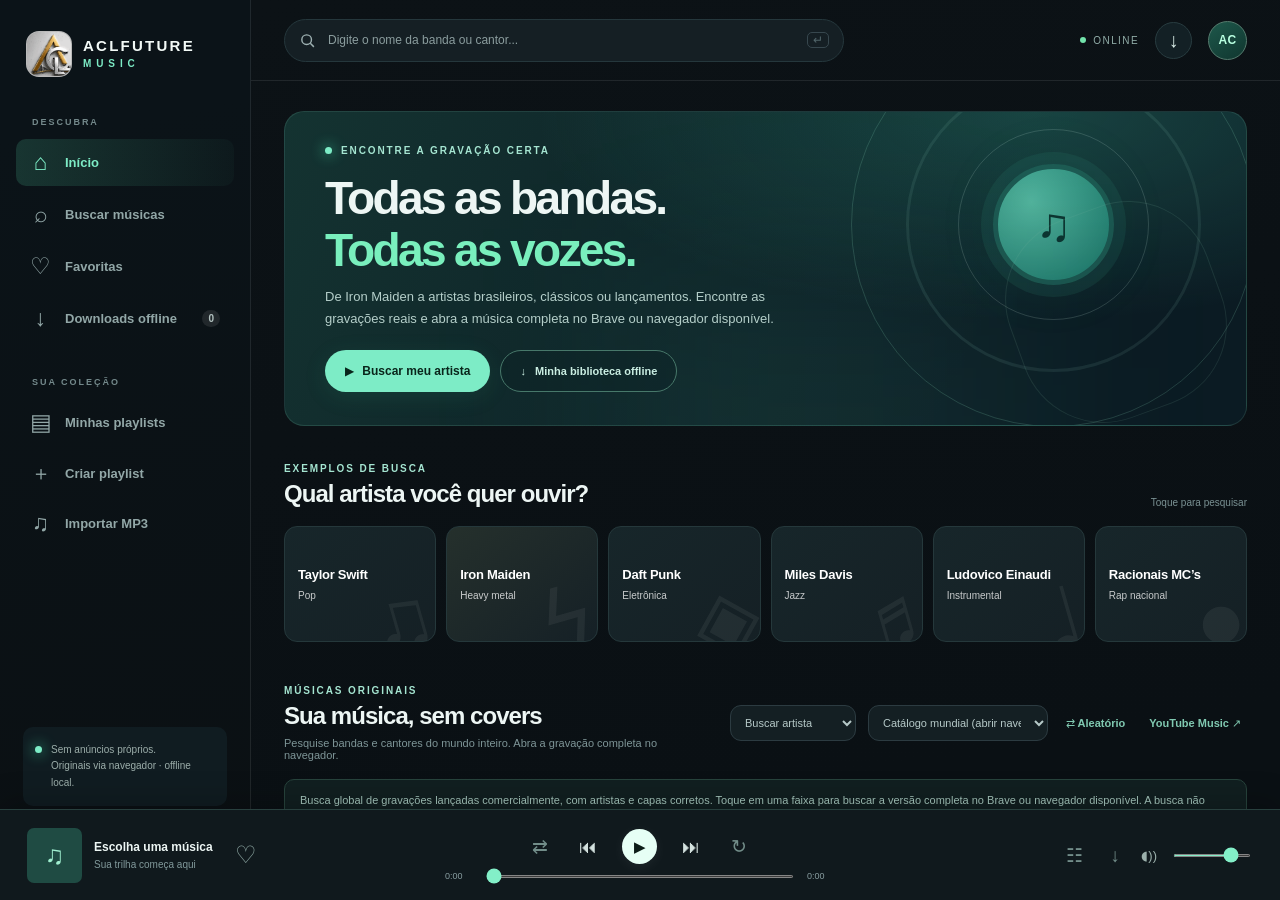
==== commit a8f570f4: "ACLFUTURE Music 1.4 beta: NewPipeExtractor native music streaming experiment" ====
--- a/android-studio/app/src/main/assets/www/index.html
+++ b/android-studio/app/src/main/assets/www/index.html
@@ -35,7 +35,7 @@
     <div class="side-bottom">
       <div class="legal-note"><span class="pulse-dot"></span><span>Sem anúncios próprios.<br>Originais via navegador · offline local.</span></div>
       <button class="install-side" id="installSide">↓ &nbsp; Instalar no Android</button>
-      <div class="side-caption">ACLFUTURE MUSIC · versão 1.3</div>
+      <div class="side-caption">ACLFUTURE MUSIC · versão 1.4 BETA</div>
     </div>
   </aside>
 
@@ -65,13 +65,13 @@
         <button class="genre" data-genre="Racionais MC&#39;s" style="--genre-a:#4f2747;--genre-b:#ab5c87"><span class="genre-art">●</span><strong>Racionais MC’s</strong><small>Rap nacional</small></button>
       </div></section>
 
-      <section class="tracks-section"><div class="section-heading track-heading"><div><div class="section-kicker" id="trackKicker">SELEÇÃO DO DIA</div><h2 id="tracksTitle">Descubra músicas</h2><p id="trackSubtitle" class="section-subtitle">Catálogos de artistas independentes e licenças abertas.</p></div><div class="track-tools"><select id="searchKind" aria-label="Tipo de pesquisa"><option value="artist">Buscar artista</option><option value="song">Buscar música</option></select><select id="sourceSelect" aria-label="Filtrar catálogo"><option value="catalog" selected>Originais — catálogo mundial</option><option value="all">Músicas livres (todas)</option><option value="audius">Audius</option><option value="openverse">Openverse</option><option value="ftu">Free To Use</option><option value="local">Minha coleção</option></select><button id="shuffleAll" class="text-action">⇄ Aleatório</button><button id="youtubeSearch" class="text-action" title="Abrir pesquisa no YouTube Music pelo navegador">YouTube Music ↗</button></div></div>
+      <section class="tracks-section"><div class="section-heading track-heading"><div><div class="section-kicker" id="trackKicker">SELEÇÃO DO DIA</div><h2 id="tracksTitle">Descubra músicas</h2><p id="trackSubtitle" class="section-subtitle">Catálogos de artistas independentes e licenças abertas.</p></div><div class="track-tools"><select id="searchKind" aria-label="Tipo de pesquisa"><option value="artist">Buscar artista</option><option value="song">Buscar música</option></select><select id="sourceSelect" aria-label="Filtrar catálogo"><option value="youtube" selected>YouTube Music (experimental)</option><option value="catalog">Catálogo mundial (abrir navegador)</option><option value="all">Músicas livres (todas)</option><option value="audius">Audius</option><option value="openverse">Openverse</option><option value="ftu">Free To Use</option><option value="local">Minha coleção</option></select><button id="shuffleAll" class="text-action">⇄ Aleatório</button><button id="youtubeSearch" class="text-action" title="Abrir pesquisa no YouTube Music pelo navegador">YouTube Music ↗</button></div></div>
       <p class="catalog-disclaimer" id="catalogNotice">Busca global de gravações lançadas comercialmente, com artistas e capas corretos. Toque em uma faixa para buscar a versão completa no Brave ou navegador disponível. A busca não autoriza download das gravações comerciais; use a biblioteca offline para seus arquivos.</p>
       <div class="table-head"><span></span><span>TÍTULO / ARTISTA</span><span class="hide-phone">ORIGEM</span><span class="hide-phone">DURAÇÃO</span><span></span></div>
       <div id="trackList" class="track-list" aria-live="polite"><div class="list-loading"><div class="loading-orb"></div> Buscando músicas disponíveis...</div></div>
       <div class="load-more-wrap"><button id="loadMore" class="btn-more" hidden>Carregar mais músicas <span>↓</span></button></div>
       </section>
-      <section class="info-strip"><span>✦</span><div><strong>Originais e músicas livres, cada um no seu lugar</strong><p>O catálogo de artistas identifica títulos, álbuns e intérpretes. As gravações completas abrem no navegador (YouTube Music). A biblioteca offline armazena seus próprios arquivos e faixas de fontes que autorizam o download.</p><p class="storage-notice"><span id="offlineStorageInfo">0 faixas armazenadas</span> · <span id="storagePersistence">Faça backup dos seus arquivos importados.</span></p></div></section>
+      <section class="info-strip"><span>✦</span><div><strong>Originais e músicas livres, cada um no seu lugar</strong><p>Busca por músicas e artistas via fontes abertas e um extrator experimental. Para faixas sem streaming, o aplicativo abre o YouTube Music no navegador. A biblioteca offline continua exclusiva de arquivos importados e fontes com download permitido.</p><p class="storage-notice"><span id="offlineStorageInfo">0 faixas armazenadas</span> · <span id="storagePersistence">Faça backup dos seus arquivos importados.</span></p></div></section>
     </div>
   </main>
 
--- a/android-studio/app/src/main/assets/www/styles.css
+++ b/android-studio/app/src/main/assets/www/styles.css
@@ -102,3 +102,6 @@
   .row-actions button{min-width:30px}
   .catalog-disclaimer{font-size:10px}
 }
+
+/* Experimental native streaming selection */
+@media(max-width:470px){.track-tools #sourceSelect{flex:1.4}}
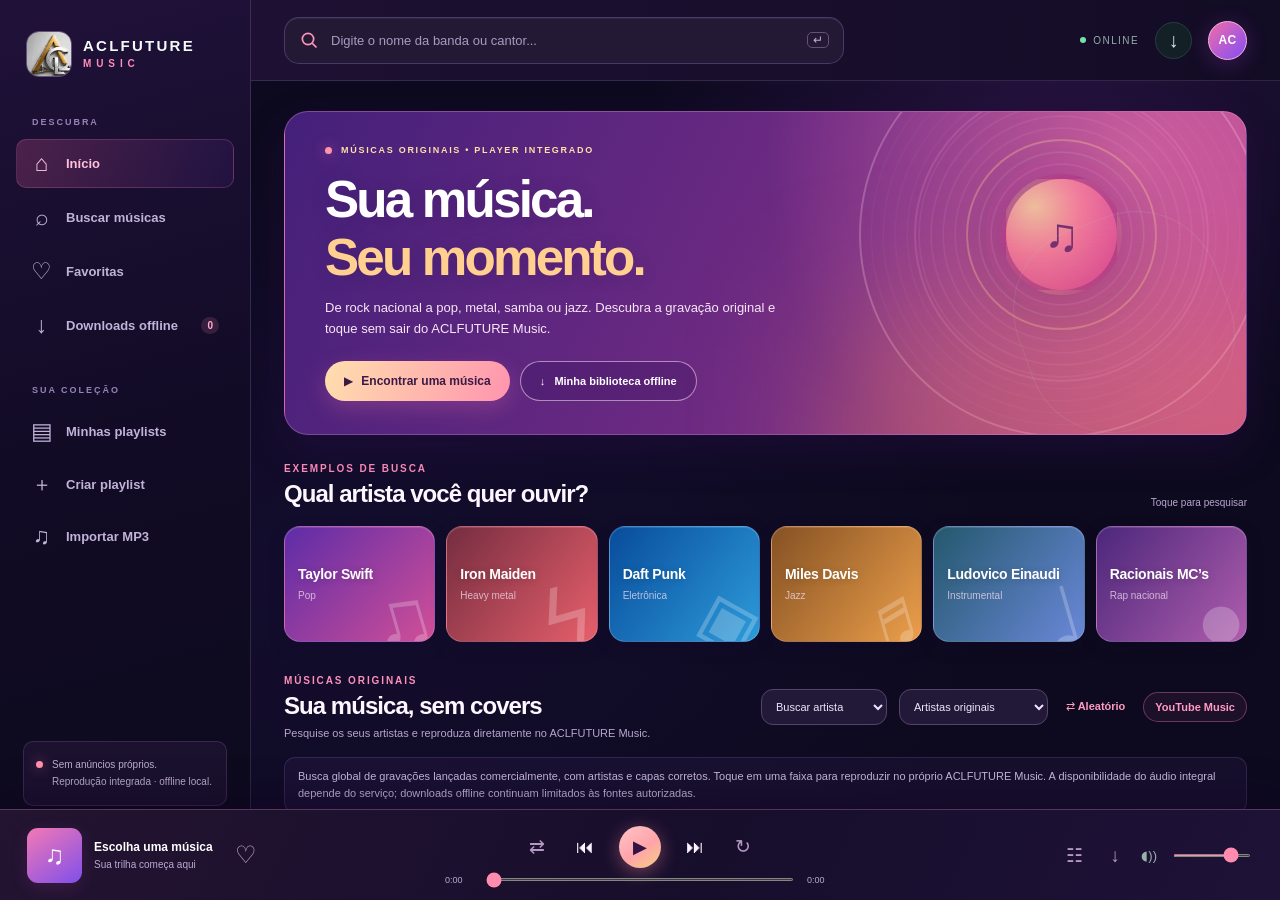
==== commit 203542ea: "ACLFUTURE Music 1.5: player Android interno, busca global, layout aurora" ====
--- a/android-studio/app/src/main/assets/www/index.html
+++ b/android-studio/app/src/main/assets/www/index.html
@@ -33,9 +33,9 @@
       <button class="nav-item" id="importSide"><span class="navico">♫</span><span>Importar MP3</span></button>
     </nav>
     <div class="side-bottom">
-      <div class="legal-note"><span class="pulse-dot"></span><span>Sem anúncios próprios.<br>Originais via navegador · offline local.</span></div>
+      <div class="legal-note"><span class="pulse-dot"></span><span>Sem anúncios próprios.<br>Reprodução integrada · offline local.</span></div>
       <button class="install-side" id="installSide">↓ &nbsp; Instalar no Android</button>
-      <div class="side-caption">ACLFUTURE MUSIC · versão 1.4 BETA</div>
+      <div class="side-caption">ACLFUTURE MUSIC · versão 1.5 BETA</div>
     </div>
   </aside>
 
@@ -52,7 +52,7 @@
 
     <div class="main-body" id="pageBody">
       <section class="hero" id="hero">
-        <div class="hero-content"><div class="eyebrow"><span class="eyebrow-dot"></span> ENCONTRE A GRAVAÇÃO CERTA</div><h1>Todas as bandas.<br><em>Todas as vozes.</em></h1><p>De Iron Maiden a artistas brasileiros, clássicos ou lançamentos. Encontre as gravações reais e abra a música completa no Brave ou navegador disponível.</p><div class="hero-actions"><button class="btn-primary" id="heroExplore"><span>▶</span> Buscar meu artista</button><button class="btn-outline" id="heroOffline">↓ &nbsp; Minha biblioteca offline</button></div></div>
+        <div class="hero-content"><div class="eyebrow"><span class="eyebrow-dot"></span> MÚSICAS ORIGINAIS • PLAYER INTEGRADO</div><h1>Sua música.<br><em>Seu momento.</em></h1><p>De rock nacional a pop, metal, samba ou jazz. Descubra a gravação original e toque sem sair do ACLFUTURE Music.</p><div class="hero-actions"><button class="btn-primary" id="heroExplore"><span>▶</span> Encontrar uma música</button><button class="btn-outline" id="heroOffline">↓ &nbsp; Minha biblioteca offline</button></div></div>
         <div class="hero-art" aria-hidden="true"><div class="vinyl-ring ring1"></div><div class="vinyl-ring ring2"></div><div class="vinyl-ring ring3"></div><div class="vinyl-core"><div class="music-glyph">♫</div></div><div class="glow-one"></div></div>
       </section>
 
@@ -65,13 +65,13 @@
         <button class="genre" data-genre="Racionais MC&#39;s" style="--genre-a:#4f2747;--genre-b:#ab5c87"><span class="genre-art">●</span><strong>Racionais MC’s</strong><small>Rap nacional</small></button>
       </div></section>
 
-      <section class="tracks-section"><div class="section-heading track-heading"><div><div class="section-kicker" id="trackKicker">SELEÇÃO DO DIA</div><h2 id="tracksTitle">Descubra músicas</h2><p id="trackSubtitle" class="section-subtitle">Catálogos de artistas independentes e licenças abertas.</p></div><div class="track-tools"><select id="searchKind" aria-label="Tipo de pesquisa"><option value="artist">Buscar artista</option><option value="song">Buscar música</option></select><select id="sourceSelect" aria-label="Filtrar catálogo"><option value="youtube" selected>YouTube Music (experimental)</option><option value="catalog">Catálogo mundial (abrir navegador)</option><option value="all">Músicas livres (todas)</option><option value="audius">Audius</option><option value="openverse">Openverse</option><option value="ftu">Free To Use</option><option value="local">Minha coleção</option></select><button id="shuffleAll" class="text-action">⇄ Aleatório</button><button id="youtubeSearch" class="text-action" title="Abrir pesquisa no YouTube Music pelo navegador">YouTube Music ↗</button></div></div>
-      <p class="catalog-disclaimer" id="catalogNotice">Busca global de gravações lançadas comercialmente, com artistas e capas corretos. Toque em uma faixa para buscar a versão completa no Brave ou navegador disponível. A busca não autoriza download das gravações comerciais; use a biblioteca offline para seus arquivos.</p>
+      <section class="tracks-section"><div class="section-heading track-heading"><div><div class="section-kicker" id="trackKicker">SELEÇÃO DO DIA</div><h2 id="tracksTitle">Descubra músicas</h2><p id="trackSubtitle" class="section-subtitle">Busque artistas, álbuns e faixas de diferentes países.</p></div><div class="track-tools"><select id="searchKind" aria-label="Tipo de pesquisa"><option value="artist">Buscar artista</option><option value="song">Buscar música</option></select><select id="sourceSelect" aria-label="Escolher origem das músicas"><option value="catalog" selected>Artistas originais</option><option value="youtube">YouTube Music</option><option value="all">Músicas livres (todas)</option><option value="audius">Audius</option><option value="openverse">Openverse</option><option value="ftu">Free To Use</option><option value="local">Minha coleção</option></select><button id="shuffleAll" class="text-action">⇄ Aleatório</button><button id="youtubeSearch" class="text-action" title="Buscar no YouTube Music dentro do app">YouTube Music</button></div></div>
+      <p class="catalog-disclaimer" id="catalogNotice">Busca global de gravações lançadas comercialmente, com artistas e capas corretos. Toque em uma faixa para reproduzir no próprio ACLFUTURE Music. A disponibilidade do áudio integral depende do serviço; downloads offline continuam limitados às fontes autorizadas.</p>
       <div class="table-head"><span></span><span>TÍTULO / ARTISTA</span><span class="hide-phone">ORIGEM</span><span class="hide-phone">DURAÇÃO</span><span></span></div>
       <div id="trackList" class="track-list" aria-live="polite"><div class="list-loading"><div class="loading-orb"></div> Buscando músicas disponíveis...</div></div>
       <div class="load-more-wrap"><button id="loadMore" class="btn-more" hidden>Carregar mais músicas <span>↓</span></button></div>
       </section>
-      <section class="info-strip"><span>✦</span><div><strong>Originais e músicas livres, cada um no seu lugar</strong><p>Busca por músicas e artistas via fontes abertas e um extrator experimental. Para faixas sem streaming, o aplicativo abre o YouTube Music no navegador. A biblioteca offline continua exclusiva de arquivos importados e fontes com download permitido.</p><p class="storage-notice"><span id="offlineStorageInfo">0 faixas armazenadas</span> · <span id="storagePersistence">Faça backup dos seus arquivos importados.</span></p></div></section>
+      <section class="info-strip" hidden><span>✦</span><div><strong>Suas músicas, em um só lugar</strong><p>Busque artistas do mundo inteiro e use o player integrado. Também é possível ouvir seus MP3 locais e músicas gratuitas autorizadas para uso offline.</p><p class="storage-notice"><span id="offlineStorageInfo">0 faixas armazenadas</span> · <span id="storagePersistence">Faça backup dos seus arquivos importados.</span></p></div></section>
     </div>
   </main>
 
@@ -82,6 +82,7 @@
   </div>
   <nav class="bottom-nav" aria-label="Navegação rápida"><button data-view="inicio" class="selected"><span>⌂</span>Início</button><button data-view="buscar"><span>⌕</span>Buscar</button><button data-view="favoritos"><span>♡</span>Favoritas</button><button data-view="offline"><span>↓</span>Offline</button></nav>
   <audio id="audio" preload="metadata" playsinline></audio>
+  <div id="embeddedPanel" class="embedded-panel" hidden><div class="embedded-shell"><div class="embedded-head"><span>▶ REPRODUÇÃO INTEGRADA</span><button id="embeddedClose" aria-label="Fechar reprodutor">×</button></div><iframe id="embeddedFrame" title="Vídeo musical incorporado" allow="autoplay; encrypted-media; picture-in-picture" allowfullscreen referrerpolicy="strict-origin-when-cross-origin"></iframe></div></div>
   <input type="file" id="fileInput" accept="audio/*,.mp3,.ogg,.m4a,.wav,.flac" multiple hidden>
   <div id="overlay" class="overlay" hidden></div>
   <div id="toast" class="toast" role="status" aria-live="polite"></div>
--- a/android-studio/app/src/main/assets/www/styles.css
+++ b/android-studio/app/src/main/assets/www/styles.css
@@ -105,3 +105,191 @@
 
 /* Experimental native streaming selection */
 @media(max-width:470px){.track-tools #sourceSelect{flex:1.4}}
+
+/* ACLFUTURE Music 1.5 — visual system: aurora plum / electric coral. 
+   Official ACLFUTURE assets are kept intact. */
+:root{
+  color:#fff9ff;background:#090719;
+  --bg:#090719;--side:#100b25;--panel:#1b1531;--panel2:#271c42;
+  --line:rgba(221,206,255,.16);--sub:#baabd2;
+  --brand:#ff76af;--brand2:#b86fff;--white:#fff9ff;
+}
+body{background:#090719;color:#fff9ff}
+.main{background:radial-gradient(ellipse at 78% 4%,rgba(145,53,199,.19),transparent 36%),radial-gradient(ellipse at 9% 64%,rgba(49,26,110,.2),transparent 50%),#0d0a1f}
+.sidebar{background:linear-gradient(165deg,#201139 0%,#110b25 50%,#0c0a1c 100%);border-right:1px solid rgba(223,186,255,.16)}
+.brand-mark{background:#221a38;border:1px solid #675080;border-radius:13px}
+.brand-txt small{color:#ff8dba}
+.sidebar-label{color:#9683b5}
+.nav-item{color:#c1b2d7;border:1px solid transparent}
+.nav-item.selected{color:#ffc0da;border:1px solid rgba(255,126,184,.21);background:linear-gradient(110deg,rgba(255,105,166,.21),rgba(109,57,216,.1))}
+.nav-item:hover{color:#fff;background:#2a1d48}
+.nav-count{background:rgba(255,138,182,.15);color:#ffadd0}
+.legal-note{background:rgba(187,100,229,.08);color:#bdb0d1;border:1px solid rgba(215,157,244,.16)}
+.pulse-dot,.eyebrow-dot{background:#ff93aa;box-shadow:0 0 13px rgba(255,114,170,.6)}
+.side-caption{color:#9886b4}
+.install-side{border-color:rgba(240,123,201,.32);color:#ff8fbc}
+.topbar{background:linear-gradient(90deg,rgba(32,17,53,.9),rgba(18,12,36,.94));border-bottom:1px solid rgba(219,187,255,.14)}
+.searchbar{border:1px solid rgba(195,153,255,.24);background:#241935;border-radius:15px;height:47px;box-shadow:inset 0 1px rgba(255,255,255,.055)}
+.searchbar:focus-within{border-color:#fe85bf;box-shadow:0 0 0 3px rgba(255,112,187,.09)}
+.searchbar svg{stroke:#ff96bd;width:20px;height:20px}
+.searchbar input{color:#fff;font-size:13px}
+.searchbar input::placeholder{color:#a99abf}
+.search-shortcut{border-color:#655078;color:#c2b0d8}
+.user-avatar{background:linear-gradient(135deg,#f06caa,#814ef6);border:1px solid #ffb5e2;color:#fff;box-shadow:0 4px 22px rgba(179,69,231,.25)}
+.main-body{scrollbar-color:#583574 transparent}
+.hero{min-height:284px;background:radial-gradient(circle at 88% 15%,rgba(253,132,178,.52),transparent 41%),linear-gradient(115deg,#44207a,#752c84 59%,#bb438e);border:1px solid rgba(255,191,244,.26);box-shadow:0 16px 42px rgba(60,16,94,.25);border-radius:24px}
+.hero:after{width:520px;height:320px;left:auto;right:-100px;bottom:-190px;background:rgba(246,148,82,.29);filter:blur(65px)}
+.hero h1{color:#fff;font-size:clamp(34px,4vw,60px);letter-spacing:-.055em;text-shadow:0 2px 20px rgba(28,3,60,.16)}
+.hero h1 em{color:#ffd090;font-style:normal}
+.hero p{color:#f8e6f7;max-width:470px;font-size:13px}
+.hero .eyebrow{color:#ffe1a5;font-size:9px}
+.hero-art{right:-28px;top:-90px;opacity:.77;filter:drop-shadow(0 8px 30px rgba(23,0,44,.36))}
+.vinyl-ring{border:2px solid rgba(255,213,235,.32);background:repeating-radial-gradient(circle at center,transparent 0px, transparent 9px,rgba(255,229,239,.055) 10px,transparent 12px)}
+.ring2{border-color:rgba(255,160,229,.22)}
+.ring3{border-color:rgba(255,207,132,.33)}
+.vinyl-core{background:radial-gradient(circle at 26% 25%,#ffe0a0,#ff859e 40%,#e34e98 80%);border:5px solid rgba(113,24,119,.48);box-shadow:0 0 0 16px rgba(206,67,169,.18)}
+.music-glyph{color:#5a2364}
+.btn-primary{background:linear-gradient(110deg,#ffdfae,#ff94ae);color:#391a45;border:none;box-shadow:0 7px 22px rgba(248,121,171,.24);font-size:12px}
+.btn-primary:hover{background:linear-gradient(110deg,#ffedce,#ffb5c8);color:#391a45}
+.btn-outline{color:#fff;border:1px solid rgba(255,225,248,.55);background:rgba(25,7,66,.18);font-size:11px}
+.btn-outline:hover{background:rgba(255,255,255,.12)}
+.section-kicker{color:#ff8fb9}
+.section-heading h2{color:#fff7ff;font-size:24px}
+.section-subtitle,.muted-sm{color:#b7a7cc}
+.genres-section{margin-top:28px}
+.genre-grid{gap:11px}
+.genre{background:linear-gradient(134deg,var(--genre-a),var(--genre-b));border:1px solid rgba(255,235,255,.19);box-shadow:inset 0 1px 0 rgba(255,255,255,.12),0 6px 18px rgba(18,5,47,.18);border-radius:16px}
+.genre:nth-child(1){background:linear-gradient(133deg,#5d2ca7,#d14f98)}
+.genre:nth-child(2){background:linear-gradient(128deg,#752d40,#e75f6b)}
+.genre:nth-child(3){background:linear-gradient(128deg,#084c9b,#2d9bda)}
+.genre:nth-child(4){background:linear-gradient(128deg,#855123,#ec9f4b)}
+.genre:nth-child(5){background:linear-gradient(128deg,#24586d,#6a88d9)}
+.genre:nth-child(6){background:linear-gradient(128deg,#4c277b,#af5dad)}
+.genre:hover{border-color:#ffd1eb;filter:brightness(1.11)}
+.genre strong{font-size:14px;color:#fff;text-shadow:0 1px 9px rgba(0,0,0,.18)}
+.genre small{font-size:10px;color:#f1dced}
+.genre-art{opacity:.23;color:#fff}
+.tracks-section{margin-top:33px}
+.track-tools select{background:#221938;color:#f0e4fb;border:1px solid #59416e;border-radius:12px;font-size:11px;padding:10px 10px}
+.text-action{color:#ff9ac3;font-size:11px}
+#youtubeSearch{border-radius:20px;border:1px solid rgba(249,127,194,.35);background:rgba(226,89,164,.08);padding:8px 11px}
+.catalog-disclaimer{background:rgba(126,81,187,.09)!important;border:1px solid rgba(200,146,237,.16)!important;color:#c9badd!important;border-radius:11px!important;font-size:11px!important;line-height:1.55!important;padding:10px 13px!important;margin:9px 0 16px!important}
+.table-head{border-bottom:1px solid rgba(216,177,255,.14);color:#9c87b8}
+.track-row{border:1px solid transparent;border-bottom-color:rgba(202,169,245,.08);border-radius:12px;margin-bottom:4px;min-height:72px}
+.track-row:hover,.track-row:focus-within{background:rgba(160,81,227,.13);border-color:rgba(196,119,255,.17)}
+.track-row.active{background:linear-gradient(100deg,rgba(235,103,181,.18),rgba(121,61,210,.11));border-color:rgba(253,134,199,.23)}
+.track-row.active .song-name{color:#ffc5dd}
+.track-index{color:#9c86b7}
+.album-cover{background:linear-gradient(145deg,#b34fba,#60399e);border:1px solid rgba(253,217,252,.17);border-radius:9px;height:48px;width:48px}
+.song-name{color:#fff8ff;font-weight:770;font-size:12px}
+.song-artist{color:#a99cbd;font-size:10px}
+.source-tag{border-color:rgba(193,137,235,.25);color:#d9bcea;background:rgba(150,78,193,.07)}
+.track-duration{color:#b1a3c5}
+.row-actions button{color:#b29abf}
+.row-actions button:hover,.row-actions button.liked{color:#ff8ab5}
+.row-actions button.official-link{min-width:36px;height:33px;border-radius:13px;background:linear-gradient(135deg,#e977a6,#a864f4);font-size:14px;color:#220e35;margin:0 4px;box-shadow:0 3px 10px rgba(202,90,189,.2)}
+.row-actions button.official-link:hover{color:#170a2d;background:#ffb3d2}
+.empty-state{border:1px solid rgba(177,123,239,.16);background:linear-gradient(155deg,rgba(74,42,111,.18),rgba(22,16,47,.1));border-radius:20px;padding:39px 16px}
+.empty-state .empty-icon{color:#f79cc5}
+.empty-state strong{color:#fff}
+.empty-state p{color:#b4a7c9}
+.empty-state button{color:#ffd5ed;background:#372147;border-color:#925b9e}
+.list-loading{color:#c1aeca}
+.loading-orb{border-color:#63477a;border-top-color:#ff8caf}
+.info-strip[hidden]{display:none}
+.player{background:linear-gradient(115deg,#231431,#170e2c 56%,#1e1237);border-top:1px solid rgba(255,165,218,.25);box-shadow:0 -9px 39px rgba(17,3,33,.48)}
+.player-cover{background:linear-gradient(145deg,#f379b4,#804fea);border-radius:11px;color:#fff;box-shadow:0 5px 17px rgba(188,65,176,.16)}
+.player-meta strong{color:#fff;font-size:12px}
+.player-meta span{color:#baa9d1}
+.player-like{color:#c5aaca}
+.player-like.active{color:#ff7fb4}
+.ctl{color:#fff3ff}
+.ctl:hover,.ctl.on,.ctl.secondary.on{color:#ffa5c7}
+.ctl.secondary{color:#b698c6}
+.ctl.big-play{background:linear-gradient(145deg,#ffc4c8,#ffa4a9 55%,#f6cf83);color:#331346;box-shadow:0 4px 18px rgba(255,141,163,.4);width:42px;height:42px;font-size:18px}
+.ctl.big-play:hover{background:#ffe2c3}
+.progress-controls{color:#bbaaD2}
+.player input[type=range]{accent-color:#ff8bae}
+.player-mobile-more{color:#e3badf}
+.bottom-nav{background:#170f2b;border-top:1px solid rgba(219,171,255,.16)}
+.bottom-nav button{color:#ad96c3}
+.bottom-nav button.selected{color:#ff92bc}
+.toast{background:#382346;border:1px solid #b96a9e;color:#ffe0f0;box-shadow:0 12px 50px rgba(21,3,29,.55)}
+.modal-box{background:linear-gradient(135deg,#251838,#17122e);border:1px solid #6e4c83}
+.modal-row{background:#302040;border-color:#6b497d;color:#ffe6f6}
+.modal-row:hover{background:#3d2852}
+.modal-copy{color:#c7b9d5}
+.modal-input{background:#160f2b;border-color:#6f5180;color:#fff}
+.modal-btn{background:linear-gradient(110deg,#ffc4a5,#fa7caf);color:#411a48}
+.modal-link{color:#ff97c3}
+.playlist-card{background:linear-gradient(130deg,#312046,#221734);border-color:#65457e}
+.playlist-card:hover{background:#3c2758}
+.playlist-card-icon{background:linear-gradient(135deg,#e775aa,#7950ca);color:#fff}
+.pill{background:#522b5c;color:#ffd4eb}
+.embedded-panel{position:fixed;inset:0;z-index:99;background:rgba(5,3,16,.9);display:grid;place-items:center;padding:14px}
+.embedded-panel[hidden]{display:none}
+.embedded-shell{background:#24153d;border:1px solid #8b5aa7;border-radius:20px;max-width:850px;width:100%;overflow:hidden;padding:13px;box-shadow:0 24px 100px rgba(0,0,0,.6)}
+.embedded-head{color:#ffd5e9;font-size:12px;font-weight:800;letter-spacing:.08em;padding:8px 2px 13px;display:flex;align-items:center;justify-content:space-between}
+.embedded-head button{color:#fff;background:#563c6d;border:0;border-radius:50%;height:35px;width:35px;font-size:20px}
+.embedded-shell iframe{border:0;background:#000;display:block;aspect-ratio:16/9;width:100%;min-height:200px;border-radius:12px}
+@media(max-width:780px){
+ .main{background:radial-gradient(circle at 65% 1%,rgba(153,67,214,.2),transparent 29%),#0d0a1f}
+ .sidebar{background:linear-gradient(150deg,#28143c,#0f0a25)}
+ .topbar{background:#180f2c}
+ .topbar .mobile-brand{font-size:13px;color:#fff}
+ .topbar .mobile-brand b{color:#ff99bb}
+ .bottom-nav{background:#1b112d}
+ .player{background:linear-gradient(115deg,#271735,#171128)}
+ .track-row{min-height:74px}
+ .genre{height:115px}
+ .genre-grid{grid-template-columns:repeat(3,minmax(0,1fr))}
+ .hero-art{right:-170px;opacity:.5}
+}
+@media(max-width:470px){
+ .topbar{height:112px;flex-basis:112px;padding:9px 15px 12px}
+ .mobile-brand{height:39px;align-items:center;gap:8px}
+ .mobile-brand-logo{height:29px;width:29px;border-radius:7px}
+ .searchbar{height:43px;border-radius:13px}
+ .main-body{padding:18px 15px 194px}
+ .hero{min-height:279px;border-radius:20px}
+ .hero-content{padding:25px 19px;width:100%}
+ .hero h1{font-size:37px;line-height:1.12;margin:14px 0 9px}
+ .hero p{font-size:11px;max-width:290px;line-height:1.62;margin-bottom:18px}
+ .hero-actions{gap:7px}
+ .btn-primary{padding:11px 14px}
+ .btn-outline{padding:11px 13px}
+ .genres-section{margin-top:25px}
+ .section-heading h2{font-size:21px}
+ .genre-grid{grid-template-columns:repeat(2,minmax(0,1fr));gap:9px}
+ .genre{height:95px;border-radius:14px;padding:15px 14px}
+ .genre strong{font-size:14px}
+ .genre-art{font-size:80px;right:2px;opacity:.19}
+ .genre small{font-size:10px}
+ .tracks-section{margin-top:31px}
+ .track-heading h2{font-size:22px}
+ .track-tools{display:grid;grid-template-columns:minmax(90px,1fr) minmax(140px,1.4fr);column-gap:8px;row-gap:8px}
+ .track-tools select{max-width:none;min-width:0;width:100%;height:39px;background:#251b39;font-size:11px}
+ .track-tools #shuffleAll{justify-self:start}
+ .track-tools #youtubeSearch{justify-self:end}
+ .catalog-disclaimer{font-size:10px!important}
+ .song-name{font-size:12px}
+ .song-artist{font-size:10px}
+ .album-cover{height:45px;width:45px}
+ .track-row{grid-template-columns:19px minmax(0,1fr) 0 93px;gap:4px;padding:8px 4px}
+ .track-title-cell{gap:10px}
+ .row-actions{gap:0}
+ .row-actions button{min-width:28px}
+ .row-actions button.official-link{min-width:33px;width:33px;margin:0 1px}
+ .player{height:100px;bottom:66px;padding:10px 11px 7px;grid-template-columns:minmax(0,1fr) 117px;row-gap:3px}
+ .player-cover{height:43px;width:43px}
+ .player-meta strong{font-size:11px}
+ .player-meta span{font-size:9px}
+ .ctl.big-play{width:36px;height:36px;font-size:15px}
+ .play-controls{gap:5px}
+ .player-mobile-more{color:#ffd0e7}
+ .bottom-nav{height:67px}
+ .bottom-nav button span{font-size:23px}
+ .bottom-nav button.selected{font-weight:800}
+ .toast{bottom:182px}
+}
+@media(max-width:340px){.hero h1{font-size:31px}.genre strong{font-size:12px}.track-row{grid-template-columns:17px minmax(0,1fr) 0 86px}.row-actions button.official-link{min-width:28px;width:28px}}
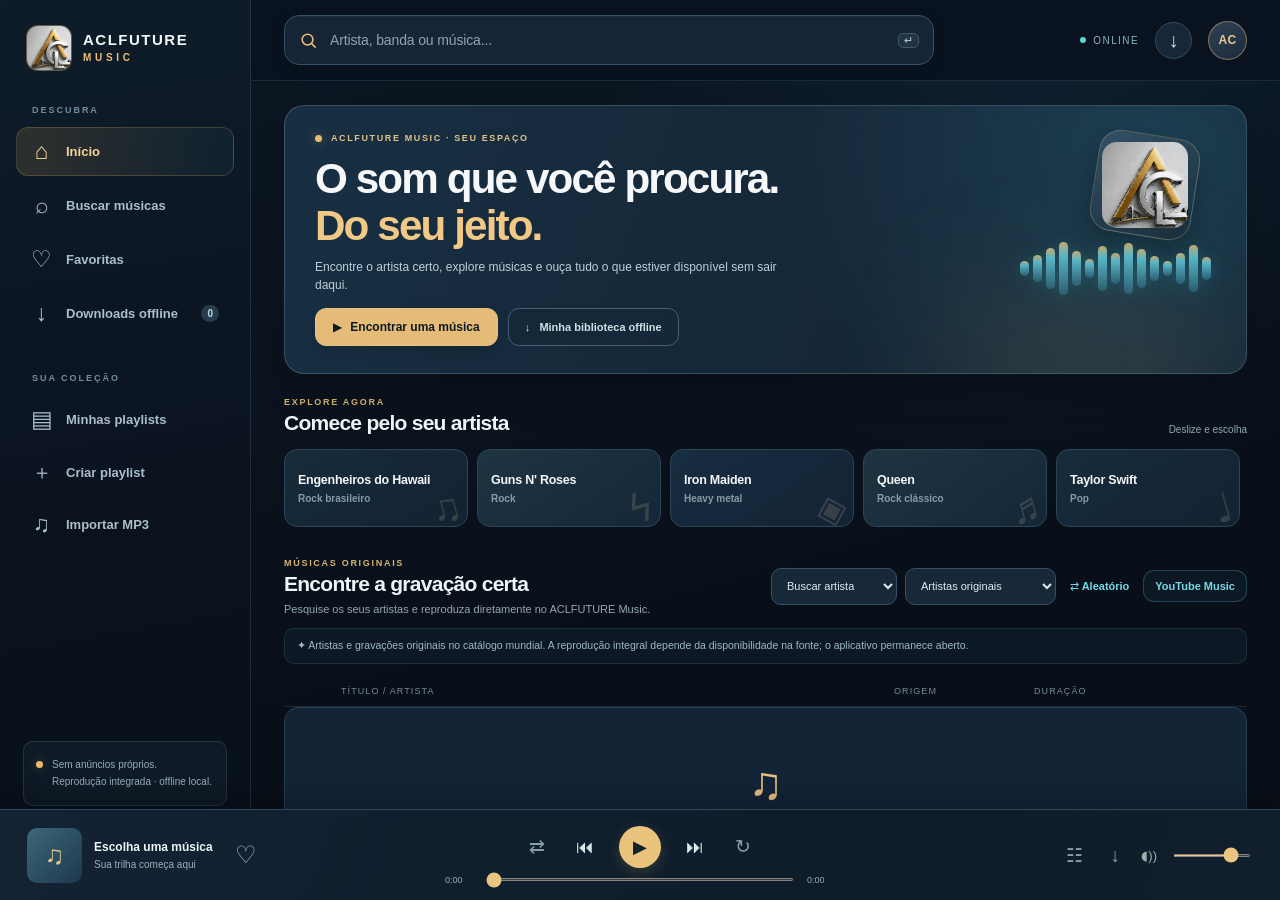
==== commit 155fae66: "ACLFUTURE Music 1.6: premium gold/cyan UI, native search suggestions and fuzzy matching" ====
--- a/android-studio/app/src/main/assets/www/index.html
+++ b/android-studio/app/src/main/assets/www/index.html
@@ -3,14 +3,14 @@
 <head>
   <meta charset="utf-8">
   <meta name="viewport" content="width=device-width,initial-scale=1,viewport-fit=cover">
-  <meta name="theme-color" content="#0b1013">
+  <meta name="theme-color" content="#090f19">
   <meta name="description" content="ACLFUTURE Music: busque gravações originais de bandas e cantores, salve favoritos e ouça suas músicas locais offline.">
   <meta name="color-scheme" content="dark">
   <link rel="icon" type="image/png" href="assets/icon-192.png">
   <link rel="apple-touch-icon" href="assets/icon-192.png">
   <link rel="manifest" href="manifest.webmanifest">
   <link rel="stylesheet" href="styles.css">
-  <title>ACLFUTURE Music — Sua música, sua liberdade</title>
+  <title>ACLFUTURE Music — Encontre seu som</title>
 </head>
 <body>
 <div id="app" class="app-shell">
@@ -35,7 +35,7 @@
     <div class="side-bottom">
       <div class="legal-note"><span class="pulse-dot"></span><span>Sem anúncios próprios.<br>Reprodução integrada · offline local.</span></div>
       <button class="install-side" id="installSide">↓ &nbsp; Instalar no Android</button>
-      <div class="side-caption">ACLFUTURE MUSIC · versão 1.5 BETA</div>
+      <div class="side-caption">ACLFUTURE MUSIC · versão 1.6 BETA</div>
     </div>
   </aside>
 
@@ -44,29 +44,30 @@
       <div class="mobile-brand"><button class="mobile-menu" id="menuBtn" aria-label="Abrir menu">☰</button><img class="mobile-brand-logo" src="assets/brand-mark.png" alt="Símbolo oficial ACLFUTURE"><span>ACLFUTURE <b>MUSIC</b></span></div>
       <form class="searchbar" id="searchForm" role="search">
         <svg viewBox="0 0 24 24" aria-hidden="true"><circle cx="10.8" cy="10.8" r="6.8"/><path d="m16 16 5 5"/></svg>
-        <input id="searchInput" type="search" autocomplete="off" placeholder="Digite o nome da banda ou cantor..." aria-label="Pesquisar músicas">
-        <span class="search-shortcut">↵</span>
+        <input id="searchInput" type="search" autocomplete="off" autocapitalize="off" spellcheck="false" enterkeyhint="search" placeholder="Artista, banda ou música..." aria-label="Buscar artista, banda ou música" role="combobox" aria-haspopup="listbox" aria-controls="searchSuggestions" aria-expanded="false" aria-autocomplete="list">
+        <span class="search-shortcut" aria-hidden="true">↵</span>
+        <div id="searchSuggestions" class="suggestions" role="listbox" aria-label="Sugestões de artistas e músicas" hidden></div>
       </form>
       <div class="top-actions"><span class="status-online" id="netStatus"><span></span> ONLINE</span><button class="icon-action" id="installBtn" title="Instalar" aria-label="Instalar aplicativo">↓</button><button class="user-avatar" id="helpBtn" aria-label="Sobre o aplicativo">AC</button></div>
     </header>
 
     <div class="main-body" id="pageBody">
       <section class="hero" id="hero">
-        <div class="hero-content"><div class="eyebrow"><span class="eyebrow-dot"></span> MÚSICAS ORIGINAIS • PLAYER INTEGRADO</div><h1>Sua música.<br><em>Seu momento.</em></h1><p>De rock nacional a pop, metal, samba ou jazz. Descubra a gravação original e toque sem sair do ACLFUTURE Music.</p><div class="hero-actions"><button class="btn-primary" id="heroExplore"><span>▶</span> Encontrar uma música</button><button class="btn-outline" id="heroOffline">↓ &nbsp; Minha biblioteca offline</button></div></div>
-        <div class="hero-art" aria-hidden="true"><div class="vinyl-ring ring1"></div><div class="vinyl-ring ring2"></div><div class="vinyl-ring ring3"></div><div class="vinyl-core"><div class="music-glyph">♫</div></div><div class="glow-one"></div></div>
+        <div class="hero-content"><div class="eyebrow"><span class="eyebrow-dot"></span> ACLFUTURE MUSIC · SEU ESPAÇO</div><h1>O som que você procura.<br><em>Do seu jeito.</em></h1><p>Encontre o artista certo, explore músicas e ouça tudo o que estiver disponível sem sair daqui.</p><div class="hero-actions"><button class="btn-primary" id="heroExplore"><span>▶</span> Encontrar uma música</button><button class="btn-outline" id="heroOffline">↓ &nbsp; Minha biblioteca offline</button></div></div>
+        <div class="hero-art" aria-hidden="true"><div class="signal-emblem"><img src="assets/brand-mark.png" alt=""></div><div class="signal-bars"><i style="--b:28"></i><i style="--b:49"></i><i style="--b:75"></i><i style="--b:96"></i><i style="--b:62"></i><i style="--b:36"></i><i style="--b:82"></i><i style="--b:56"></i><i style="--b:92"></i><i style="--b:70"></i><i style="--b:46"></i><i style="--b:27"></i><i style="--b:57"></i><i style="--b:84"></i><i style="--b:42"></i></div></div>
       </section>
 
-      <section class="genres-section" id="genresSection"><div class="section-heading"><div><div class="section-kicker">EXEMPLOS DE BUSCA</div><h2>Qual artista você quer ouvir?</h2></div><span class="muted-sm">Toque para pesquisar</span></div><div class="genre-grid">
-        <button class="genre" data-genre="Taylor Swift" style="--genre-a:#5a2b96;--genre-b:#c149ac"><span class="genre-art">♫</span><strong>Taylor Swift</strong><small>Pop</small></button>
-        <button class="genre" data-genre="Iron Maiden" style="--genre-a:#844124;--genre-b:#cc7044"><span class="genre-art">ϟ</span><strong>Iron Maiden</strong><small>Heavy metal</small></button>
-        <button class="genre" data-genre="Daft Punk" style="--genre-a:#064d65;--genre-b:#00a7ad"><span class="genre-art">◈</span><strong>Daft Punk</strong><small>Eletrônica</small></button>
-        <button class="genre" data-genre="Miles Davis" style="--genre-a:#573b12;--genre-b:#c39b40"><span class="genre-art">♬</span><strong>Miles Davis</strong><small>Jazz</small></button>
-        <button class="genre" data-genre="Ludovico Einaudi" style="--genre-a:#355143;--genre-b:#6cac83"><span class="genre-art">♩</span><strong>Ludovico Einaudi</strong><small>Instrumental</small></button>
-        <button class="genre" data-genre="Racionais MC&#39;s" style="--genre-a:#4f2747;--genre-b:#ab5c87"><span class="genre-art">●</span><strong>Racionais MC’s</strong><small>Rap nacional</small></button>
+      <section class="genres-section" id="genresSection"><div class="section-heading"><div><div class="section-kicker">EXPLORE AGORA</div><h2>Comece pelo seu artista</h2></div><span class="muted-sm">Deslize e escolha</span></div><div class="genre-grid">
+        <button class="genre" data-genre="Engenheiros do Hawaii"><span class="genre-art">♫</span><strong>Engenheiros do Hawaii</strong><small>Rock brasileiro</small></button>
+        <button class="genre" data-genre="Guns N' Roses"><span class="genre-art">ϟ</span><strong>Guns N' Roses</strong><small>Rock</small></button>
+        <button class="genre" data-genre="Iron Maiden"><span class="genre-art">◈</span><strong>Iron Maiden</strong><small>Heavy metal</small></button>
+        <button class="genre" data-genre="Queen"><span class="genre-art">♬</span><strong>Queen</strong><small>Rock clássico</small></button>
+        <button class="genre" data-genre="Taylor Swift"><span class="genre-art">♩</span><strong>Taylor Swift</strong><small>Pop</small></button>
+        <button class="genre" data-genre="Racionais MC&#39;s"><span class="genre-art">●</span><strong>Racionais MC’s</strong><small>Rap nacional</small></button>
       </div></section>
 
       <section class="tracks-section"><div class="section-heading track-heading"><div><div class="section-kicker" id="trackKicker">SELEÇÃO DO DIA</div><h2 id="tracksTitle">Descubra músicas</h2><p id="trackSubtitle" class="section-subtitle">Busque artistas, álbuns e faixas de diferentes países.</p></div><div class="track-tools"><select id="searchKind" aria-label="Tipo de pesquisa"><option value="artist">Buscar artista</option><option value="song">Buscar música</option></select><select id="sourceSelect" aria-label="Escolher origem das músicas"><option value="catalog" selected>Artistas originais</option><option value="youtube">YouTube Music</option><option value="all">Músicas livres (todas)</option><option value="audius">Audius</option><option value="openverse">Openverse</option><option value="ftu">Free To Use</option><option value="local">Minha coleção</option></select><button id="shuffleAll" class="text-action">⇄ Aleatório</button><button id="youtubeSearch" class="text-action" title="Buscar no YouTube Music dentro do app">YouTube Music</button></div></div>
-      <p class="catalog-disclaimer" id="catalogNotice">Busca global de gravações lançadas comercialmente, com artistas e capas corretos. Toque em uma faixa para reproduzir no próprio ACLFUTURE Music. A disponibilidade do áudio integral depende do serviço; downloads offline continuam limitados às fontes autorizadas.</p>
+      <p class="catalog-disclaimer" id="catalogNotice"><span class="notice-spark">✦</span> Artistas e gravações originais no catálogo mundial. A reprodução integral depende da disponibilidade na fonte; o aplicativo permanece aberto.</p>
       <div class="table-head"><span></span><span>TÍTULO / ARTISTA</span><span class="hide-phone">ORIGEM</span><span class="hide-phone">DURAÇÃO</span><span></span></div>
       <div id="trackList" class="track-list" aria-live="polite"><div class="list-loading"><div class="loading-orb"></div> Buscando músicas disponíveis...</div></div>
       <div class="load-more-wrap"><button id="loadMore" class="btn-more" hidden>Carregar mais músicas <span>↓</span></button></div>
--- a/android-studio/app/src/main/assets/www/styles.css
+++ b/android-studio/app/src/main/assets/www/styles.css
@@ -106,190 +106,124 @@
 /* Experimental native streaming selection */
 @media(max-width:470px){.track-tools #sourceSelect{flex:1.4}}
 
-/* ACLFUTURE Music 1.5 — visual system: aurora plum / electric coral. 
-   Official ACLFUTURE assets are kept intact. */
-:root{
-  color:#fff9ff;background:#090719;
-  --bg:#090719;--side:#100b25;--panel:#1b1531;--panel2:#271c42;
-  --line:rgba(221,206,255,.16);--sub:#baabd2;
-  --brand:#ff76af;--brand2:#b86fff;--white:#fff9ff;
-}
-body{background:#090719;color:#fff9ff}
-.main{background:radial-gradient(ellipse at 78% 4%,rgba(145,53,199,.19),transparent 36%),radial-gradient(ellipse at 9% 64%,rgba(49,26,110,.2),transparent 50%),#0d0a1f}
-.sidebar{background:linear-gradient(165deg,#201139 0%,#110b25 50%,#0c0a1c 100%);border-right:1px solid rgba(223,186,255,.16)}
-.brand-mark{background:#221a38;border:1px solid #675080;border-radius:13px}
-.brand-txt small{color:#ff8dba}
-.sidebar-label{color:#9683b5}
-.nav-item{color:#c1b2d7;border:1px solid transparent}
-.nav-item.selected{color:#ffc0da;border:1px solid rgba(255,126,184,.21);background:linear-gradient(110deg,rgba(255,105,166,.21),rgba(109,57,216,.1))}
-.nav-item:hover{color:#fff;background:#2a1d48}
-.nav-count{background:rgba(255,138,182,.15);color:#ffadd0}
-.legal-note{background:rgba(187,100,229,.08);color:#bdb0d1;border:1px solid rgba(215,157,244,.16)}
-.pulse-dot,.eyebrow-dot{background:#ff93aa;box-shadow:0 0 13px rgba(255,114,170,.6)}
-.side-caption{color:#9886b4}
-.install-side{border-color:rgba(240,123,201,.32);color:#ff8fbc}
-.topbar{background:linear-gradient(90deg,rgba(32,17,53,.9),rgba(18,12,36,.94));border-bottom:1px solid rgba(219,187,255,.14)}
-.searchbar{border:1px solid rgba(195,153,255,.24);background:#241935;border-radius:15px;height:47px;box-shadow:inset 0 1px rgba(255,255,255,.055)}
-.searchbar:focus-within{border-color:#fe85bf;box-shadow:0 0 0 3px rgba(255,112,187,.09)}
-.searchbar svg{stroke:#ff96bd;width:20px;height:20px}
-.searchbar input{color:#fff;font-size:13px}
-.searchbar input::placeholder{color:#a99abf}
-.search-shortcut{border-color:#655078;color:#c2b0d8}
-.user-avatar{background:linear-gradient(135deg,#f06caa,#814ef6);border:1px solid #ffb5e2;color:#fff;box-shadow:0 4px 22px rgba(179,69,231,.25)}
-.main-body{scrollbar-color:#583574 transparent}
-.hero{min-height:284px;background:radial-gradient(circle at 88% 15%,rgba(253,132,178,.52),transparent 41%),linear-gradient(115deg,#44207a,#752c84 59%,#bb438e);border:1px solid rgba(255,191,244,.26);box-shadow:0 16px 42px rgba(60,16,94,.25);border-radius:24px}
-.hero:after{width:520px;height:320px;left:auto;right:-100px;bottom:-190px;background:rgba(246,148,82,.29);filter:blur(65px)}
-.hero h1{color:#fff;font-size:clamp(34px,4vw,60px);letter-spacing:-.055em;text-shadow:0 2px 20px rgba(28,3,60,.16)}
-.hero h1 em{color:#ffd090;font-style:normal}
-.hero p{color:#f8e6f7;max-width:470px;font-size:13px}
-.hero .eyebrow{color:#ffe1a5;font-size:9px}
-.hero-art{right:-28px;top:-90px;opacity:.77;filter:drop-shadow(0 8px 30px rgba(23,0,44,.36))}
-.vinyl-ring{border:2px solid rgba(255,213,235,.32);background:repeating-radial-gradient(circle at center,transparent 0px, transparent 9px,rgba(255,229,239,.055) 10px,transparent 12px)}
-.ring2{border-color:rgba(255,160,229,.22)}
-.ring3{border-color:rgba(255,207,132,.33)}
-.vinyl-core{background:radial-gradient(circle at 26% 25%,#ffe0a0,#ff859e 40%,#e34e98 80%);border:5px solid rgba(113,24,119,.48);box-shadow:0 0 0 16px rgba(206,67,169,.18)}
-.music-glyph{color:#5a2364}
-.btn-primary{background:linear-gradient(110deg,#ffdfae,#ff94ae);color:#391a45;border:none;box-shadow:0 7px 22px rgba(248,121,171,.24);font-size:12px}
-.btn-primary:hover{background:linear-gradient(110deg,#ffedce,#ffb5c8);color:#391a45}
-.btn-outline{color:#fff;border:1px solid rgba(255,225,248,.55);background:rgba(25,7,66,.18);font-size:11px}
-.btn-outline:hover{background:rgba(255,255,255,.12)}
-.section-kicker{color:#ff8fb9}
-.section-heading h2{color:#fff7ff;font-size:24px}
-.section-subtitle,.muted-sm{color:#b7a7cc}
-.genres-section{margin-top:28px}
-.genre-grid{gap:11px}
-.genre{background:linear-gradient(134deg,var(--genre-a),var(--genre-b));border:1px solid rgba(255,235,255,.19);box-shadow:inset 0 1px 0 rgba(255,255,255,.12),0 6px 18px rgba(18,5,47,.18);border-radius:16px}
-.genre:nth-child(1){background:linear-gradient(133deg,#5d2ca7,#d14f98)}
-.genre:nth-child(2){background:linear-gradient(128deg,#752d40,#e75f6b)}
-.genre:nth-child(3){background:linear-gradient(128deg,#084c9b,#2d9bda)}
-.genre:nth-child(4){background:linear-gradient(128deg,#855123,#ec9f4b)}
-.genre:nth-child(5){background:linear-gradient(128deg,#24586d,#6a88d9)}
-.genre:nth-child(6){background:linear-gradient(128deg,#4c277b,#af5dad)}
-.genre:hover{border-color:#ffd1eb;filter:brightness(1.11)}
-.genre strong{font-size:14px;color:#fff;text-shadow:0 1px 9px rgba(0,0,0,.18)}
-.genre small{font-size:10px;color:#f1dced}
-.genre-art{opacity:.23;color:#fff}
-.tracks-section{margin-top:33px}
-.track-tools select{background:#221938;color:#f0e4fb;border:1px solid #59416e;border-radius:12px;font-size:11px;padding:10px 10px}
-.text-action{color:#ff9ac3;font-size:11px}
-#youtubeSearch{border-radius:20px;border:1px solid rgba(249,127,194,.35);background:rgba(226,89,164,.08);padding:8px 11px}
-.catalog-disclaimer{background:rgba(126,81,187,.09)!important;border:1px solid rgba(200,146,237,.16)!important;color:#c9badd!important;border-radius:11px!important;font-size:11px!important;line-height:1.55!important;padding:10px 13px!important;margin:9px 0 16px!important}
-.table-head{border-bottom:1px solid rgba(216,177,255,.14);color:#9c87b8}
-.track-row{border:1px solid transparent;border-bottom-color:rgba(202,169,245,.08);border-radius:12px;margin-bottom:4px;min-height:72px}
-.track-row:hover,.track-row:focus-within{background:rgba(160,81,227,.13);border-color:rgba(196,119,255,.17)}
-.track-row.active{background:linear-gradient(100deg,rgba(235,103,181,.18),rgba(121,61,210,.11));border-color:rgba(253,134,199,.23)}
-.track-row.active .song-name{color:#ffc5dd}
-.track-index{color:#9c86b7}
-.album-cover{background:linear-gradient(145deg,#b34fba,#60399e);border:1px solid rgba(253,217,252,.17);border-radius:9px;height:48px;width:48px}
-.song-name{color:#fff8ff;font-weight:770;font-size:12px}
-.song-artist{color:#a99cbd;font-size:10px}
-.source-tag{border-color:rgba(193,137,235,.25);color:#d9bcea;background:rgba(150,78,193,.07)}
-.track-duration{color:#b1a3c5}
-.row-actions button{color:#b29abf}
-.row-actions button:hover,.row-actions button.liked{color:#ff8ab5}
-.row-actions button.official-link{min-width:36px;height:33px;border-radius:13px;background:linear-gradient(135deg,#e977a6,#a864f4);font-size:14px;color:#220e35;margin:0 4px;box-shadow:0 3px 10px rgba(202,90,189,.2)}
-.row-actions button.official-link:hover{color:#170a2d;background:#ffb3d2}
-.empty-state{border:1px solid rgba(177,123,239,.16);background:linear-gradient(155deg,rgba(74,42,111,.18),rgba(22,16,47,.1));border-radius:20px;padding:39px 16px}
-.empty-state .empty-icon{color:#f79cc5}
-.empty-state strong{color:#fff}
-.empty-state p{color:#b4a7c9}
-.empty-state button{color:#ffd5ed;background:#372147;border-color:#925b9e}
-.list-loading{color:#c1aeca}
-.loading-orb{border-color:#63477a;border-top-color:#ff8caf}
-.info-strip[hidden]{display:none}
-.player{background:linear-gradient(115deg,#231431,#170e2c 56%,#1e1237);border-top:1px solid rgba(255,165,218,.25);box-shadow:0 -9px 39px rgba(17,3,33,.48)}
-.player-cover{background:linear-gradient(145deg,#f379b4,#804fea);border-radius:11px;color:#fff;box-shadow:0 5px 17px rgba(188,65,176,.16)}
-.player-meta strong{color:#fff;font-size:12px}
-.player-meta span{color:#baa9d1}
-.player-like{color:#c5aaca}
-.player-like.active{color:#ff7fb4}
-.ctl{color:#fff3ff}
-.ctl:hover,.ctl.on,.ctl.secondary.on{color:#ffa5c7}
-.ctl.secondary{color:#b698c6}
-.ctl.big-play{background:linear-gradient(145deg,#ffc4c8,#ffa4a9 55%,#f6cf83);color:#331346;box-shadow:0 4px 18px rgba(255,141,163,.4);width:42px;height:42px;font-size:18px}
-.ctl.big-play:hover{background:#ffe2c3}
-.progress-controls{color:#bbaaD2}
-.player input[type=range]{accent-color:#ff8bae}
-.player-mobile-more{color:#e3badf}
-.bottom-nav{background:#170f2b;border-top:1px solid rgba(219,171,255,.16)}
-.bottom-nav button{color:#ad96c3}
-.bottom-nav button.selected{color:#ff92bc}
-.toast{background:#382346;border:1px solid #b96a9e;color:#ffe0f0;box-shadow:0 12px 50px rgba(21,3,29,.55)}
-.modal-box{background:linear-gradient(135deg,#251838,#17122e);border:1px solid #6e4c83}
-.modal-row{background:#302040;border-color:#6b497d;color:#ffe6f6}
-.modal-row:hover{background:#3d2852}
-.modal-copy{color:#c7b9d5}
-.modal-input{background:#160f2b;border-color:#6f5180;color:#fff}
-.modal-btn{background:linear-gradient(110deg,#ffc4a5,#fa7caf);color:#411a48}
-.modal-link{color:#ff97c3}
-.playlist-card{background:linear-gradient(130deg,#312046,#221734);border-color:#65457e}
-.playlist-card:hover{background:#3c2758}
-.playlist-card-icon{background:linear-gradient(135deg,#e775aa,#7950ca);color:#fff}
-.pill{background:#522b5c;color:#ffd4eb}
-.embedded-panel{position:fixed;inset:0;z-index:99;background:rgba(5,3,16,.9);display:grid;place-items:center;padding:14px}
-.embedded-panel[hidden]{display:none}
-.embedded-shell{background:#24153d;border:1px solid #8b5aa7;border-radius:20px;max-width:850px;width:100%;overflow:hidden;padding:13px;box-shadow:0 24px 100px rgba(0,0,0,.6)}
-.embedded-head{color:#ffd5e9;font-size:12px;font-weight:800;letter-spacing:.08em;padding:8px 2px 13px;display:flex;align-items:center;justify-content:space-between}
-.embedded-head button{color:#fff;background:#563c6d;border:0;border-radius:50%;height:35px;width:35px;font-size:20px}
+/* ACLFUTURE MUSIC 1.6 — premium graphite + metallic gold + signal cyan.
+ * The official ACLFUTURE logo files are retained verbatim.
+ * No pink/purple. Clear visual hierarchy, compact browsing, accessible search.
+ */
+:root{--bg:#090f19;--side:#0c1521;--panel:#142231;--panel2:#1b2e40;--line:rgba(177,209,229,.14);--sub:#98adbc;--brand:#edbf70;--brand2:#50d6e6;--white:#f1f5f9;color:#eff4f8;background:#090f19;font-family:Inter,ui-sans-serif,-apple-system,BlinkMacSystemFont,"Segoe UI",Roboto,Arial,sans-serif}
+html,body{background:#090f19;color:#eff4f8}
+.main{background:radial-gradient(ellipse at 76% 0%,rgba(28,101,139,.16),transparent 40%),linear-gradient(165deg,#0c1723,#090f19 63%)}
+.sidebar{background:linear-gradient(170deg,#0e1c2a,#0a121e 58%,#08101a);border-right:1px solid var(--line);padding-top:25px}
+.brand{padding-bottom:34px}.brand-mark{border:1px solid rgba(237,191,112,.35);background:#182531;border-radius:12px}
+.brand-txt strong{font-weight:830;letter-spacing:.1em;color:#f4f5f6}.brand-txt small{color:var(--brand);font-weight:850;letter-spacing:.37em}
+.sidebar-label{color:#738d9f;font-size:9px}.nav-item{color:#aabfc9;border:1px solid transparent;border-radius:12px;font-weight:610}
+.nav-item.selected{color:#f7d49c;border-color:rgba(237,191,112,.2);background:linear-gradient(90deg,rgba(219,169,81,.16),rgba(49,111,136,.1))}
+.nav-item:hover{background:#172b3c;color:#f6f7f8}.nav-count{background:#273b4b;color:#b6d7e3}
+.legal-note{color:#98aebe;background:rgba(81,145,170,.08);border:1px solid var(--line)}
+.pulse-dot,.eyebrow-dot{background:#e9bb6a;box-shadow:0 0 11px rgba(234,188,101,.35)}
+.side-caption{color:#778a94}.install-side{border-color:rgba(221,177,95,.37);color:#e5bf7c}
+.topbar{background:rgba(10,19,31,.97);border-bottom:1px solid rgba(169,204,229,.12);position:relative;z-index:35;overflow:visible}
+.searchbar{height:50px;max-width:650px;background:#152535;border:1px solid #365163;border-radius:15px;box-shadow:0 4px 16px rgba(0,0,0,.1),inset 0 1px rgba(255,255,255,.035);position:relative;overflow:visible;isolation:isolate}
+.searchbar:focus-within{border-color:#e0b467;box-shadow:0 0 0 3px rgba(235,187,111,.12),0 12px 30px rgba(0,0,0,.16)}
+.searchbar svg{stroke:#e7bd77;width:19px;height:19px}.searchbar input{color:#f2f5f7;font-size:14px;font-weight:510;letter-spacing:-.01em}
+.searchbar input::placeholder{color:#91a4b0;opacity:1}.search-shortcut{border-color:#405667;color:#bacdd6;background:#203445;font-size:11px}
+.topbar .mobile-brand{color:#f6f6f5}.topbar .mobile-brand b{color:#e8bd79}
+.status-online{color:#89b7b7}.status-online span{background:#61d5d2}.icon-action{background:#182738;color:#d8e4ea;border:1px solid #344b5a}
+.user-avatar{color:#e7c98f;border:1px solid rgba(235,190,112,.45);background:linear-gradient(145deg,#304155,#1c2c3d);box-shadow:none}
+.main-body{scrollbar-color:#354d5e transparent;padding-top:24px}
+/* The suggestion overlay is attached to the search field. It never navigates away. */
+.search-suggestions,.suggestions{position:absolute;top:calc(100% + 9px);left:-1px;right:-1px;z-index:80;max-height:min(470px,51dvh);overflow-y:auto;overscroll-behavior:contain;background:#142333;border:1px solid rgba(230,191,124,.34);border-radius:18px;box-shadow:0 26px 62px rgba(0,0,0,.67),0 0 0 1px rgba(0,0,0,.16);padding:9px 7px 8px;scrollbar-width:thin;scrollbar-color:#466478 transparent}
+.suggestions[hidden]{display:none!important}
+.suggestion-top{display:flex;align-items:center;justify-content:space-between;gap:10px;padding:7px 11px 9px;border-bottom:1px solid rgba(160,195,211,.13);font-size:10px;font-weight:850;letter-spacing:.13em;color:#e9bd71}
+.suggestion-meta{font-size:10px;font-weight:520;letter-spacing:0;color:#8aa4b3}
+.suggestion-item{border:none;background:transparent;color:#f2f7fa;text-align:left;width:100%;min-height:62px;display:flex;gap:11px;align-items:center;border-radius:11px;padding:8px 12px;cursor:pointer;transition:background .13s}
+.suggestion-item:hover,.suggestion-item.highlighted,.suggestion-item[aria-selected="true"]{background:#233b4e}
+.suggestion-symbol{display:grid;place-items:center;flex:none;border-radius:12px;height:39px;width:39px;background:linear-gradient(145deg,#283d4a,#213247);color:#f0c680;border:1px solid rgba(232,192,119,.18);font-size:18px}
+.suggestion-copy{display:flex;flex-direction:column;gap:4px;min-width:0;flex:1}
+.suggestion-copy strong{font-size:13.5px;font-weight:760;color:#f4f7f7;white-space:nowrap;overflow:hidden;text-overflow:ellipsis}
+.suggestion-copy small{font-size:10.5px;color:#9bb7c4;white-space:nowrap;overflow:hidden;text-overflow:ellipsis}
+.suggestion-arrow{font-size:16px;color:#b6c5c9}.suggestion-exact{margin-top:7px;border-top:1px solid rgba(162,193,207,.1);border-radius:7px}
+.suggestion-exact .suggestion-symbol{background:#173445;color:#53d5e4}
+/* Compact hero with quiet audio waveform, instead of heavy gradient cards. */
+.hero{min-height:220px;border-radius:20px;background:radial-gradient(circle at 91% 22%,rgba(54,142,165,.28),transparent 41%),linear-gradient(111deg,#182f43 0%,#152738 56%,#111e2e 100%);border:1px solid rgba(183,204,205,.22);box-shadow:0 16px 36px rgba(0,0,0,.18);overflow:hidden}
+.hero:after{width:270px;height:210px;right:3%;left:auto;bottom:-120px;background:rgba(219,167,86,.1);filter:blur(58px)}
+.hero-content{padding:27px 30px;width:70%;max-width:750px}.hero .eyebrow{font-size:9px;letter-spacing:.18em;color:#dfc388}
+.hero h1{font-size:clamp(28px,3.3vw,47px);letter-spacing:-.045em;font-weight:840;line-height:1.12;margin:12px 0 8px;color:#f6f7f8;text-shadow:none}
+.hero h1 em{font-style:normal;color:#efc985}.hero p{font-size:12px;line-height:1.55;color:#bbd0d9;max-width:490px;margin:0 0 13px}
+.btn-primary{border:1px solid #eac27d;background:#e5bc77;color:#0d1925;box-shadow:0 6px 16px rgba(0,0,0,.12);border-radius:11px;padding:11px 17px;font-size:12px}
+.btn-primary:hover{background:#f5d39a;color:#0e1820}.btn-outline{color:#cee2e7;background:rgba(21,39,55,.65);border:1px solid #426072;border-radius:11px;font-size:11px;padding:11px 16px}
+.btn-outline:hover{background:rgba(60,96,113,.34)}
+.hero-art{position:absolute;right:11px;top:16px;width:245px;height:187px;opacity:.95;filter:none;display:flex;align-items:center;justify-content:center;pointer-events:none}
+.signal-emblem{position:absolute;right:39px;top:12px;height:102px;width:102px;border-radius:22px;border:1px solid rgba(238,204,140,.29);padding:7px;transform:rotate(9deg);background:linear-gradient(145deg,rgba(61,89,110,.78),rgba(22,40,56,.8));box-shadow:0 16px 23px #06142255;display:grid;place-items:center;overflow:hidden}
+.signal-emblem img{width:100%;height:100%;object-fit:cover;border-radius:15px;transform:rotate(-9deg)}
+.signal-bars{position:absolute;bottom:8px;right:0;width:240px;height:65px;display:flex;gap:4px;align-items:center;justify-content:center;opacity:.84;filter:drop-shadow(0 5px 15px rgba(42,199,216,.19))}
+.signal-bars i{height:calc(var(--b)*.55px);border-radius:7px;flex:1;max-width:9px;background:linear-gradient(to top,#266680,#65daec 74%,#f2c87b);box-shadow:0 0 12px rgba(89,216,231,.12)}
+.genres-section{margin-top:23px}.section-heading{margin-bottom:13px}.section-kicker{color:#d5b371;font-size:9px}.section-heading h2{color:#eff4f6;font-size:21px;margin-top:4px;letter-spacing:-.035em}
+.section-subtitle,.muted-sm{color:#92a7b4}.genre-grid{display:flex;gap:9px;overflow-x:auto;overscroll-behavior-x:contain;scroll-snap-type:x proximity;padding:1px 0 8px;scrollbar-width:thin;scrollbar-color:#385265 transparent}
+.genre,.genre:nth-child(n){flex:0 0 184px;width:184px;min-width:184px;height:78px;scroll-snap-align:start;background:linear-gradient(145deg,#182b3a,#122332);color:#f4f7f7;border:1px solid #2d4656;box-shadow:none;border-radius:13px;display:flex;justify-content:center;flex-direction:column;padding:10px 13px;transition:background .13s,border-color .13s,transform .13s}
+.genre:nth-child(2n){background:linear-gradient(145deg,#1f3441,#142738)}.genre:nth-child(3n){background:linear-gradient(145deg,#172d40,#142235)}
+.genre:hover,.genre:focus-visible{border-color:#cfad74;background:#253d4e;filter:none;transform:translateY(-1px)}
+.genre strong{font-size:12.5px;color:#f4f7f7;font-weight:760;line-height:1.28;max-width:148px;text-shadow:none}.genre small{font-size:10px;color:#a8c0ca;margin-top:5px;font-weight:550}
+.genre-art{font-size:40px;right:6px;bottom:-5px;opacity:.18;transform:rotate(-16deg);color:#d6c39b}
+.tracks-section{margin-top:23px}.track-heading{gap:12px;align-items:center}.track-tools{display:flex;align-items:center;gap:8px;flex-wrap:wrap}
+.track-tools select{background:#172839;color:#dfebef;border:1px solid #385166;border-radius:10px;padding:9px 11px;font-size:11px;min-width:126px;max-width:205px;height:37px}
+.track-tools select:focus-visible{border-color:#d8b876}.text-action{color:#75d8e5;font-size:11px;font-weight:730}
+#youtubeSearch{border:1px solid rgba(99,199,213,.25);background:rgba(52,155,171,.08);padding:9px 11px;border-radius:11px}
+.catalog-disclaimer{background:rgba(47,95,115,.12)!important;border:1px solid rgba(96,149,164,.18)!important;color:#9cb9c4!important;border-radius:10px!important;padding:9px 12px!important;font-size:10.5px!important;line-height:1.5!important;margin:8px 0 13px!important}
+.notice-spark{color:#e2bd76;margin-right:5px}
+.table-head{border-bottom-color:rgba(164,196,211,.14);color:#728b9a}.track-row{background:rgba(20,35,48,.36);border:1px solid transparent;border-bottom-color:rgba(144,180,198,.085);border-radius:12px;margin-bottom:5px;min-height:65px;transition:background .15s,border-color .15s}
+.track-row:hover,.track-row:focus-within{background:#1d3345;border-color:rgba(96,179,199,.24)}.track-row.active{background:linear-gradient(100deg,rgba(222,179,105,.14),rgba(58,108,132,.13));border-color:rgba(226,187,119,.24)}
+.track-row.active .song-name{color:#f0cf99}.track-index{color:#8098a5}.album-cover{background:linear-gradient(145deg,#315776,#1c3549);border-color:rgba(169,208,227,.12);border-radius:10px;height:46px;width:46px;color:#d2e8ea}
+.song-name{color:#f2f5f7;font-weight:760;font-size:12.5px}.song-artist{color:#9bb0be;font-size:10.5px}.source-tag{color:#9dbdc3;border-color:rgba(81,153,177,.22);background:rgba(48,97,116,.08)}
+.track-duration{color:#8da7b5}.row-actions button{color:#acc2c8}.row-actions button:hover,.row-actions button.liked{color:#edc780}.row-actions button.official-link{min-width:35px;width:35px;height:35px;background:#e5bb73;border-radius:10px;color:#11202a;box-shadow:none;font-size:14px;margin:0 4px}.row-actions button.official-link:hover{background:#f5d59a;color:#10202e}
+.empty-state{border:1px solid rgba(111,155,180,.22);background:#132437;border-radius:15px}.empty-state .empty-icon{color:#e9c180}.empty-state strong{color:#eff4f6}.empty-state p{color:#92aebc}.empty-state button{background:#20384a;color:#f2d49b;border-color:#48677b}.list-loading{color:#a4c2cc}.loading-orb{border-color:#385264;border-top-color:#edc37c}
+.info-strip[hidden]{display:none}.player{background:linear-gradient(110deg,#132333,#0e1c2a 65%,#111f2c);border-top:1px solid #32475a;box-shadow:0 -10px 25px rgba(0,0,0,.27)}
+.player-cover{background:linear-gradient(135deg,#3d6778,#1d394e);color:#e3c68c;border-radius:10px;box-shadow:none}.player-meta strong{color:#eef5f7;font-size:12px}.player-meta span{color:#9dafba}.player-like{color:#a8bbc4}.player-like.active{color:#f0c374}
+.ctl{color:#dbe8ec}.ctl:hover,.ctl.on,.ctl.secondary.on{color:#f1c784}.ctl.secondary{color:#87a0ac}
+.ctl.big-play{background:#eac47c;color:#14202b;box-shadow:0 4px 14px rgba(226,178,98,.19);width:42px;height:42px;font-size:18px}.ctl.big-play:hover{background:#f4dca4}
+.progress-controls{color:#97aeb8}.player input[type=range]{accent-color:#ebc681}.player-mobile-more{color:#b0c5d0}
+.bottom-nav{background:#0c1723;border-top:1px solid #2b4052}.bottom-nav button{color:#8fa6b4}.bottom-nav button.selected{color:#efc781}.toast{background:#1f3442;border:1px solid #56778c;color:#ecf5f8;box-shadow:0 12px 45px rgba(0,0,0,.52)}
+.modal-box{background:linear-gradient(145deg,#1c2f40,#122130);border:1px solid #465d6d}.modal-row{background:#213646;border-color:#3e5b6a;color:#e3f1f3}.modal-row:hover{background:#2b4656}.modal-copy{color:#aebfc8}.modal-input{background:#0e1e2c;border-color:#496172;color:#eef4f7}.modal-btn{background:#e6bf7e;color:#142434}.modal-link{color:#e8c17d}
+.playlist-card{background:#1a3040;border-color:#355263}.playlist-card:hover{background:#243e50}.playlist-card-icon{background:linear-gradient(145deg,#315568,#23435c);color:#eed29d}.pill{background:#1d4151;color:#b5e9f0}
+.embedded-panel{position:fixed;inset:0;z-index:99;background:rgba(2,8,13,.93);display:grid;place-items:center;padding:14px}.embedded-panel[hidden]{display:none}
+.embedded-shell{background:#142638;border:1px solid #567387;border-radius:18px;max-width:850px;width:100%;overflow:hidden;padding:13px;box-shadow:0 24px 100px rgba(0,0,0,.6)}
+.embedded-head{color:#e5c588;font-size:12px;font-weight:800;letter-spacing:.06em;padding:8px 2px 13px;display:flex;align-items:center;justify-content:space-between}
+.embedded-head button{color:#e9f0f4;background:#284353;border:0;border-radius:50%;height:35px;width:35px;font-size:20px}
 .embedded-shell iframe{border:0;background:#000;display:block;aspect-ratio:16/9;width:100%;min-height:200px;border-radius:12px}
 @media(max-width:780px){
- .main{background:radial-gradient(circle at 65% 1%,rgba(153,67,214,.2),transparent 29%),#0d0a1f}
- .sidebar{background:linear-gradient(150deg,#28143c,#0f0a25)}
- .topbar{background:#180f2c}
- .topbar .mobile-brand{font-size:13px;color:#fff}
- .topbar .mobile-brand b{color:#ff99bb}
- .bottom-nav{background:#1b112d}
- .player{background:linear-gradient(115deg,#271735,#171128)}
- .track-row{min-height:74px}
- .genre{height:115px}
- .genre-grid{grid-template-columns:repeat(3,minmax(0,1fr))}
- .hero-art{right:-170px;opacity:.5}
+ .main{background:radial-gradient(circle at 79% -2%,rgba(35,99,121,.13),transparent 35%),#090f19}.sidebar{background:#0e1a27}.topbar{background:#0d1a28;overflow:visible}
+ .topbar .mobile-brand{font-size:13px}.topbar .mobile-brand b{color:#e7c384}.bottom-nav{background:#0c1825}.player{background:#112131}
+ .hero-art{right:-32px;opacity:.7}.genre-grid{display:flex;grid-template-columns:none}.genre,.genre:nth-child(n){flex:0 0 176px;width:176px;min-width:176px;height:76px}
 }
 @media(max-width:470px){
- .topbar{height:112px;flex-basis:112px;padding:9px 15px 12px}
- .mobile-brand{height:39px;align-items:center;gap:8px}
- .mobile-brand-logo{height:29px;width:29px;border-radius:7px}
- .searchbar{height:43px;border-radius:13px}
- .main-body{padding:18px 15px 194px}
- .hero{min-height:279px;border-radius:20px}
- .hero-content{padding:25px 19px;width:100%}
- .hero h1{font-size:37px;line-height:1.12;margin:14px 0 9px}
- .hero p{font-size:11px;max-width:290px;line-height:1.62;margin-bottom:18px}
- .hero-actions{gap:7px}
- .btn-primary{padding:11px 14px}
- .btn-outline{padding:11px 13px}
- .genres-section{margin-top:25px}
- .section-heading h2{font-size:21px}
- .genre-grid{grid-template-columns:repeat(2,minmax(0,1fr));gap:9px}
- .genre{height:95px;border-radius:14px;padding:15px 14px}
- .genre strong{font-size:14px}
- .genre-art{font-size:80px;right:2px;opacity:.19}
- .genre small{font-size:10px}
- .tracks-section{margin-top:31px}
- .track-heading h2{font-size:22px}
- .track-tools{display:grid;grid-template-columns:minmax(90px,1fr) minmax(140px,1.4fr);column-gap:8px;row-gap:8px}
- .track-tools select{max-width:none;min-width:0;width:100%;height:39px;background:#251b39;font-size:11px}
- .track-tools #shuffleAll{justify-self:start}
- .track-tools #youtubeSearch{justify-self:end}
- .catalog-disclaimer{font-size:10px!important}
- .song-name{font-size:12px}
- .song-artist{font-size:10px}
- .album-cover{height:45px;width:45px}
- .track-row{grid-template-columns:19px minmax(0,1fr) 0 93px;gap:4px;padding:8px 4px}
- .track-title-cell{gap:10px}
- .row-actions{gap:0}
- .row-actions button{min-width:28px}
- .row-actions button.official-link{min-width:33px;width:33px;margin:0 1px}
- .player{height:100px;bottom:66px;padding:10px 11px 7px;grid-template-columns:minmax(0,1fr) 117px;row-gap:3px}
- .player-cover{height:43px;width:43px}
- .player-meta strong{font-size:11px}
- .player-meta span{font-size:9px}
- .ctl.big-play{width:36px;height:36px;font-size:15px}
- .play-controls{gap:5px}
- .player-mobile-more{color:#ffd0e7}
- .bottom-nav{height:67px}
- .bottom-nav button span{font-size:23px}
- .bottom-nav button.selected{font-weight:800}
- .toast{bottom:182px}
-}
-@media(max-width:340px){.hero h1{font-size:31px}.genre strong{font-size:12px}.track-row{grid-template-columns:17px minmax(0,1fr) 0 86px}.row-actions button.official-link{min-width:28px;width:28px}}
+ .topbar{height:112px;flex-basis:112px;padding:9px 15px 12px;z-index:35;overflow:visible}
+ .mobile-brand{height:38px;gap:8px}.mobile-brand-logo{width:29px;height:29px;border-radius:7px}
+ .searchbar{height:47px;border-radius:13px;width:100%;max-width:none;padding:0 13px}.searchbar input{font-size:14px}
+ .search-shortcut{font-size:11px}.suggestions{top:calc(100% + 9px);left:-1px;right:-1px;max-height:min(475px,52dvh);border-radius:15px;padding:7px 5px}
+ .suggestion-item{min-height:58px;padding:8px}.suggestion-symbol{width:36px;height:36px;border-radius:10px}.suggestion-copy strong{font-size:13px}
+ .main-body{padding:14px 14px 190px}.hero{min-height:220px;border-radius:17px}
+ .hero-content{padding:19px 17px 18px;width:100%;max-width:none}.hero .eyebrow{font-size:8px;letter-spacing:.1em}
+ .hero h1{font-size:29px;line-height:1.14;max-width:305px;margin:11px 0 9px}.hero p{font-size:11px;max-width:285px;line-height:1.47;margin-bottom:13px}
+ .hero-art{width:144px;height:136px;top:1px;right:0;opacity:.65}.signal-emblem{width:74px;height:74px;right:14px;top:9px;border-radius:17px}.signal-emblem img{border-radius:10px}
+ .signal-bars{width:146px;height:55px;bottom:0;right:4px;gap:3px}.signal-bars i{max-width:7px}
+ .hero-actions{gap:6px}.btn-primary,.btn-outline{font-size:10.5px;padding:10px 11px}
+ .genres-section{margin-top:19px}.section-heading{margin-bottom:12px}.section-heading h2{font-size:18px}.section-kicker{font-size:9px}.muted-sm{font-size:9px}
+ .genre-grid{gap:7px;padding-bottom:6px}.genre,.genre:nth-child(n){flex:0 0 154px;min-width:154px;width:154px;height:70px;padding:10px 11px;border-radius:12px}.genre strong{font-size:11.5px;max-width:136px}.genre small{font-size:9.5px}.genre-art{font-size:37px}
+ .tracks-section{margin-top:19px}.track-heading h2{font-size:20px}.track-tools{display:grid;grid-template-columns:minmax(100px,1fr) minmax(135px,1.35fr);column-gap:8px;row-gap:6px}
+ .track-tools select{height:38px;max-width:none;min-width:0;width:100%;padding:8px 9px;background:#1b2c3c;color:#e6f2f5;font-size:10.5px;border-radius:10px}
+ .track-tools #shuffleAll{justify-self:start}.track-tools #youtubeSearch{justify-self:end}
+ .catalog-disclaimer{font-size:10px!important;padding:8px 10px!important}
+ .track-row{grid-template-columns:18px minmax(0,1fr) 0 92px;gap:5px;padding:8px 5px;min-height:65px;border-radius:11px}
+ .track-title-cell{gap:9px}.song-name{font-size:11.9px}.song-artist{font-size:10px}.album-cover{height:43px;width:43px}
+ .row-actions{gap:0}.row-actions button{min-width:27px}.row-actions button.official-link{min-width:33px;width:33px;height:32px;margin:0 1px;border-radius:9px}
+ .player{height:100px;bottom:66px;padding:10px 11px 7px;grid-template-columns:minmax(0,1fr) 117px;row-gap:3px;background:#122435}
+ .player-cover{width:42px;height:42px;border-radius:9px}.player-meta strong{font-size:11px}.player-meta span{font-size:9.5px}.player-mobile-more{color:#a9c1cf}
+ .ctl.big-play{width:36px;height:36px;font-size:15px}.play-controls{gap:5px}
+ .bottom-nav{height:67px}.bottom-nav button.selected{font-weight:820}.toast{bottom:182px}
+}
+@media(max-width:359px){
+ .hero h1{font-size:26px;max-width:252px}.hero p{max-width:232px}.hero-art{opacity:.38}
+ .genre,.genre:nth-child(n){flex-basis:140px;min-width:140px;width:140px}
+ .track-row{grid-template-columns:16px minmax(0,1fr) 0 86px}.row-actions button.official-link{min-width:30px;width:30px}
+}
+@media(prefers-reduced-motion:reduce){.track-row,.suggestion-item,.genre{transition:none}}
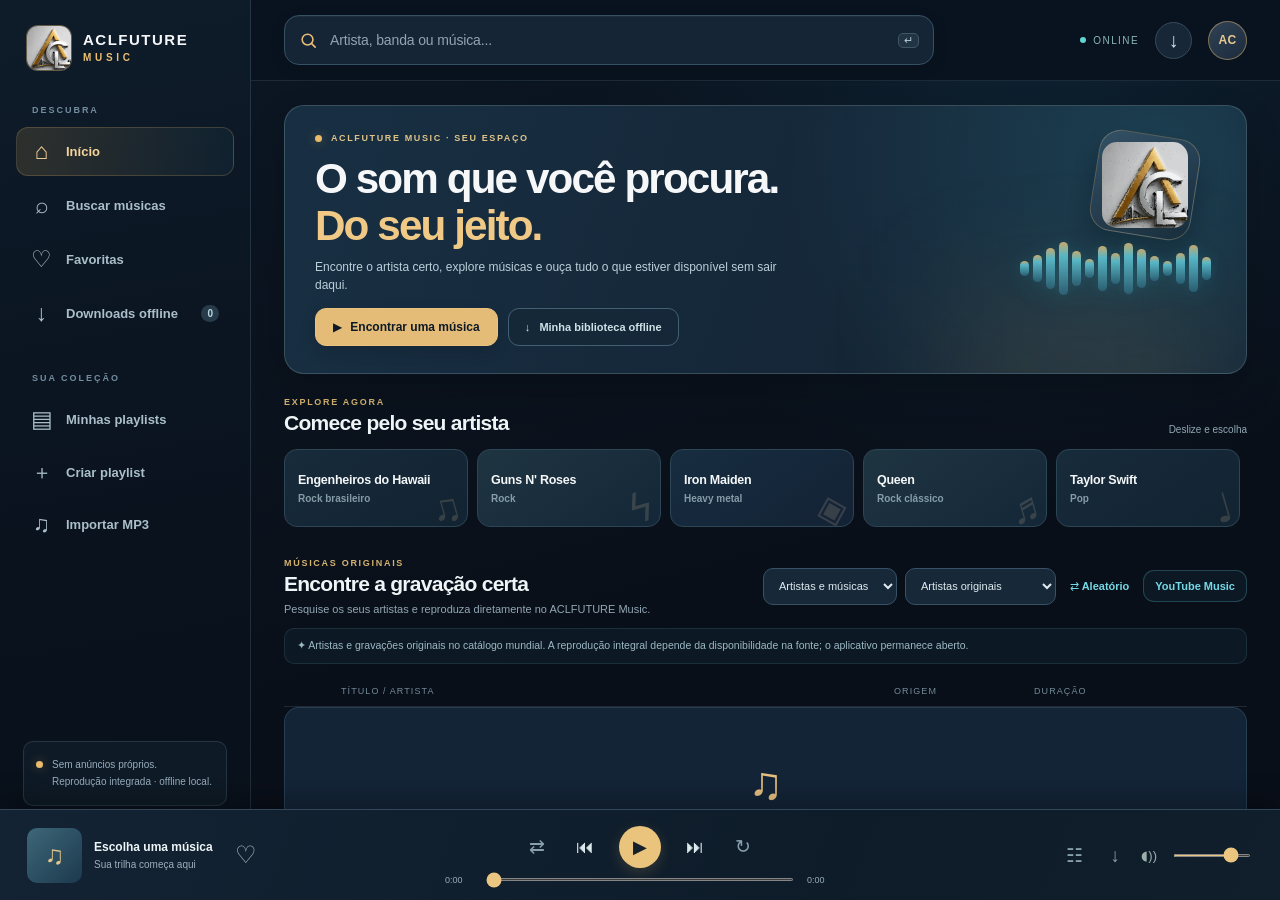
==== commit e6607210: "ACLFUTURE Music v1.7: autocomplete integrado para musicas com artista creditado, UI 1.6 preservada" ====
--- a/android-studio/app/src/main/assets/www/index.html
+++ b/android-studio/app/src/main/assets/www/index.html
@@ -35,7 +35,7 @@
     <div class="side-bottom">
       <div class="legal-note"><span class="pulse-dot"></span><span>Sem anúncios próprios.<br>Reprodução integrada · offline local.</span></div>
       <button class="install-side" id="installSide">↓ &nbsp; Instalar no Android</button>
-      <div class="side-caption">ACLFUTURE MUSIC · versão 1.6 BETA</div>
+      <div class="side-caption">ACLFUTURE MUSIC · versão 1.7 BETA</div>
     </div>
   </aside>
 
@@ -66,7 +66,7 @@
         <button class="genre" data-genre="Racionais MC&#39;s"><span class="genre-art">●</span><strong>Racionais MC’s</strong><small>Rap nacional</small></button>
       </div></section>
 
-      <section class="tracks-section"><div class="section-heading track-heading"><div><div class="section-kicker" id="trackKicker">SELEÇÃO DO DIA</div><h2 id="tracksTitle">Descubra músicas</h2><p id="trackSubtitle" class="section-subtitle">Busque artistas, álbuns e faixas de diferentes países.</p></div><div class="track-tools"><select id="searchKind" aria-label="Tipo de pesquisa"><option value="artist">Buscar artista</option><option value="song">Buscar música</option></select><select id="sourceSelect" aria-label="Escolher origem das músicas"><option value="catalog" selected>Artistas originais</option><option value="youtube">YouTube Music</option><option value="all">Músicas livres (todas)</option><option value="audius">Audius</option><option value="openverse">Openverse</option><option value="ftu">Free To Use</option><option value="local">Minha coleção</option></select><button id="shuffleAll" class="text-action">⇄ Aleatório</button><button id="youtubeSearch" class="text-action" title="Buscar no YouTube Music dentro do app">YouTube Music</button></div></div>
+      <section class="tracks-section"><div class="section-heading track-heading"><div><div class="section-kicker" id="trackKicker">SELEÇÃO DO DIA</div><h2 id="tracksTitle">Descubra músicas</h2><p id="trackSubtitle" class="section-subtitle">Busque artistas, álbuns e faixas de diferentes países.</p></div><div class="track-tools"><select id="searchKind" aria-label="Tipo de pesquisa"><option value="all" selected>Artistas e músicas</option><option value="artist">Só artistas</option><option value="song">Só músicas</option></select><select id="sourceSelect" aria-label="Escolher origem das músicas"><option value="catalog" selected>Artistas originais</option><option value="youtube">YouTube Music</option><option value="all">Músicas livres (todas)</option><option value="audius">Audius</option><option value="openverse">Openverse</option><option value="ftu">Free To Use</option><option value="local">Minha coleção</option></select><button id="shuffleAll" class="text-action">⇄ Aleatório</button><button id="youtubeSearch" class="text-action" title="Buscar no YouTube Music dentro do app">YouTube Music</button></div></div>
       <p class="catalog-disclaimer" id="catalogNotice"><span class="notice-spark">✦</span> Artistas e gravações originais no catálogo mundial. A reprodução integral depende da disponibilidade na fonte; o aplicativo permanece aberto.</p>
       <div class="table-head"><span></span><span>TÍTULO / ARTISTA</span><span class="hide-phone">ORIGEM</span><span class="hide-phone">DURAÇÃO</span><span></span></div>
       <div id="trackList" class="track-list" aria-live="polite"><div class="list-loading"><div class="loading-orb"></div> Buscando músicas disponíveis...</div></div>
--- a/android-studio/app/src/main/assets/www/styles.css
+++ b/android-studio/app/src/main/assets/www/styles.css
@@ -227,3 +227,7 @@
  .track-row{grid-template-columns:16px minmax(0,1fr) 0 86px}.row-actions button.official-link{min-width:30px;width:30px}
 }
 @media(prefers-reduced-motion:reduce){.track-row,.suggestion-item,.genre{transition:none}}
+
+/* v1.7 — headings inside combined artist/song suggestions; palette unchanged. */
+.suggestion-group{font-size:10px;font-weight:780;letter-spacing:.12em;color:#e6bc75;padding:11px 14px 4px;line-height:1.3}
+.suggestion-group:not(:first-of-type){margin-top:1px}
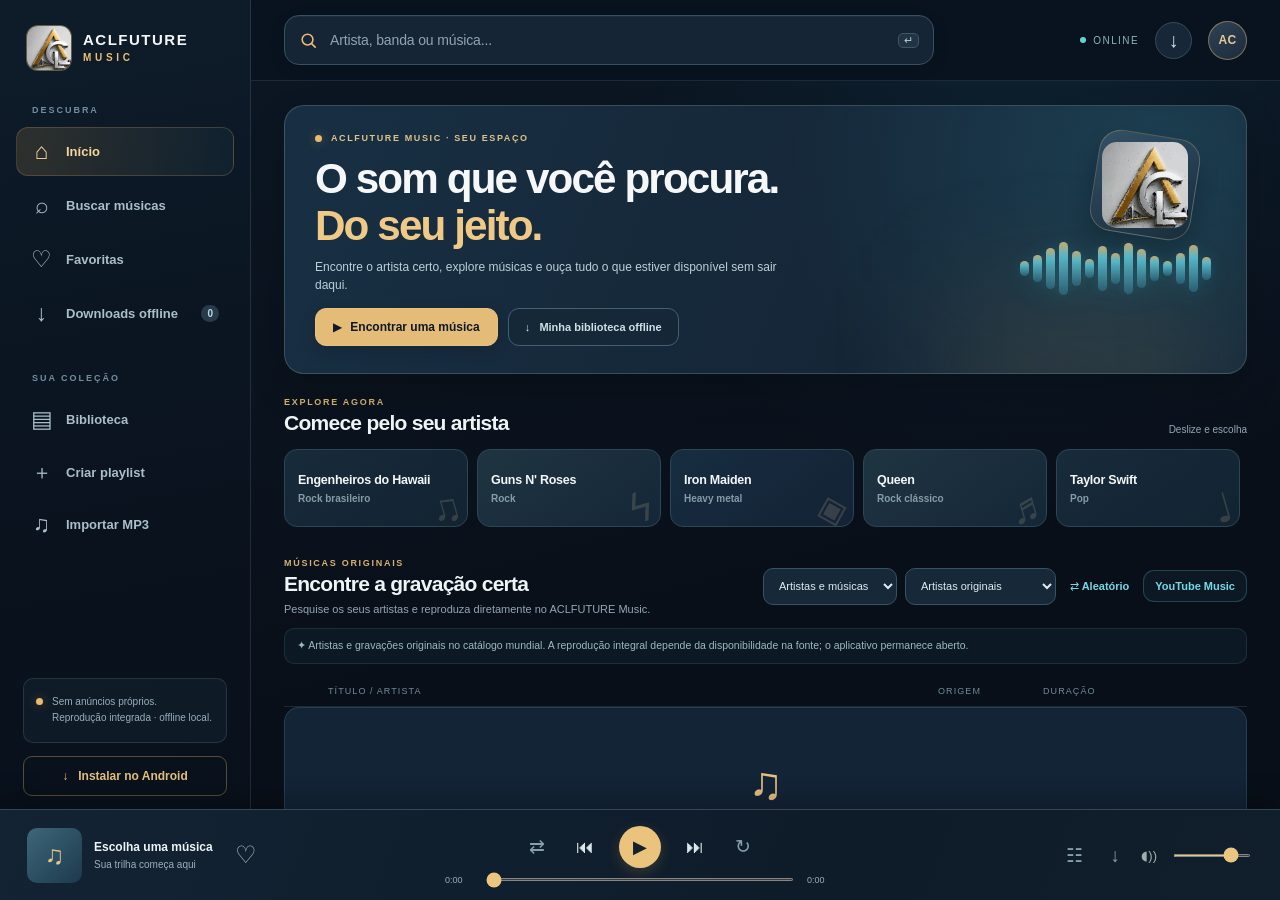
==== commit 90586189: "ACLFUTURE Music v1.9: biblioteca, playlists, downloads em lote, By Tunico original" ====
--- a/android-studio/app/src/main/assets/www/index.html
+++ b/android-studio/app/src/main/assets/www/index.html
@@ -28,14 +28,14 @@
     </nav>
     <div class="sidebar-label gap-top">SUA COLEÇÃO</div>
     <nav class="side-nav">
-      <button class="nav-item" data-view="playlists"><span class="navico">▤</span><span>Minhas playlists</span></button>
+      <button class="nav-item" data-view="biblioteca"><span class="navico">▤</span><span>Biblioteca</span></button>
       <button class="nav-item" id="newPlaylistSide"><span class="navico plus-icon">＋</span><span>Criar playlist</span></button>
       <button class="nav-item" id="importSide"><span class="navico">♫</span><span>Importar MP3</span></button>
     </nav>
     <div class="side-bottom">
       <div class="legal-note"><span class="pulse-dot"></span><span>Sem anúncios próprios.<br>Reprodução integrada · offline local.</span></div>
       <button class="install-side" id="installSide">↓ &nbsp; Instalar no Android</button>
-      <div class="side-caption">ACLFUTURE MUSIC · versão 1.7 BETA</div>
+      <img class="by-tunico by-tunico-side" src="assets/by-tunico.png" alt="By Tunico - assinatura original"><div class="side-caption">ACLFUTURE MUSIC · versao 1.9 BETA</div>
     </div>
   </aside>
 
@@ -81,7 +81,7 @@
     <div class="player-center"><div class="play-controls"><button id="shuffleBtn" class="ctl secondary" title="Reprodução aleatória" aria-label="Aleatório">⇄</button><button id="previousBtn" class="ctl" title="Anterior" aria-label="Anterior">⏮</button><button id="playPauseBtn" class="ctl big-play" title="Reproduzir" aria-label="Reproduzir">▶</button><button id="nextBtn" class="ctl" title="Próxima" aria-label="Próxima">⏭</button><button id="repeatBtn" class="ctl secondary" title="Repetir" aria-label="Repetir">↻</button></div><div class="progress-controls"><span id="timeNow">0:00</span><input type="range" id="progress" min="0" max="1000" value="0" aria-label="Progresso da faixa"><span id="timeTotal">0:00</span></div></div>
     <div class="player-right"><button id="queueBtn" class="ctl secondary" title="Fila" aria-label="Fila de reprodução">☷</button><button id="downloadCurrent" class="ctl secondary" title="Salvar offline" aria-label="Download offline">↓</button><span class="volume-icon">◖))</span><input id="volume" type="range" min="0" max="100" value="80" aria-label="Volume"></div>
   </div>
-  <nav class="bottom-nav" aria-label="Navegação rápida"><button data-view="inicio" class="selected"><span>⌂</span>Início</button><button data-view="buscar"><span>⌕</span>Buscar</button><button data-view="favoritos"><span>♡</span>Favoritas</button><button data-view="offline"><span>↓</span>Offline</button></nav>
+  <nav class="bottom-nav" aria-label="Navegação rápida"><button data-view="inicio" class="selected"><span>⌂</span>Início</button><button data-view="buscar"><span>⌕</span>Buscar</button><button data-view="biblioteca"><span>♡</span>Biblioteca</button><button data-view="offline"><span>↓</span>Offline</button></nav>
   <audio id="audio" preload="metadata" playsinline></audio>
   <div id="embeddedPanel" class="embedded-panel" hidden><div class="embedded-shell"><div class="embedded-head"><span>▶ REPRODUÇÃO INTEGRADA</span><button id="embeddedClose" aria-label="Fechar reprodutor">×</button></div><iframe id="embeddedFrame" title="Vídeo musical incorporado" allow="autoplay; encrypted-media; picture-in-picture" allowfullscreen referrerpolicy="strict-origin-when-cross-origin"></iframe></div></div>
   <input type="file" id="fileInput" accept="audio/*,.mp3,.ogg,.m4a,.wav,.flac" multiple hidden>
--- a/android-studio/app/src/main/assets/www/styles.css
+++ b/android-studio/app/src/main/assets/www/styles.css
@@ -231,3 +231,6 @@
 /* v1.7 — headings inside combined artist/song suggestions; palette unchanged. */
 .suggestion-group{font-size:10px;font-weight:780;letter-spacing:.12em;color:#e6bc75;padding:11px 14px 4px;line-height:1.3}
 .suggestion-group:not(:first-of-type){margin-top:1px}
+
+/* v1.9 Library: preserve gold/cyan palette, navigation and existing screens. */
+.library-overview{padding:6px 0 32px}.library-intro{border:1px solid rgba(219,184,118,.28);background:linear-gradient(140deg,#1b3140,#111e2b);border-radius:18px;padding:24px;display:flex;justify-content:space-between;align-items:center;gap:20px}.library-intro h3{color:#f5e8d4;font-size:27px;margin:8px 0}.library-intro p{max-width:420px;font-size:12px;color:#a6bfcd;line-height:1.6;margin:0}.library-kicker{letter-spacing:.16em;color:#d7b57d;font-size:10px;font-weight:800}.by-tunico{max-width:165px;max-height:46px;object-fit:contain;flex-shrink:0}.by-tunico-side{width:142px;margin:12px auto;max-width:100%}.library-shortcuts{display:flex;gap:12px;margin:16px 0 26px}.library-shortcuts button{background:#172b3c;color:#e2edf0;border:1px solid #345166;border-radius:14px;padding:18px;min-width:170px;flex:1;display:flex;align-items:flex-start;gap:5px;flex-direction:column;text-align:left}.library-shortcuts b{font-size:26px;color:#e7c689}.library-shortcuts strong{font-size:14px}.library-shortcuts span{font-size:11px;color:#9fb9c5}.library-collection-title{display:flex;align-items:center;justify-content:space-between;margin-bottom:15px}.library-collection-title h4{font-size:18px;color:#f5f4ee;margin:0}.library-collection-title h4 span{font-size:12px;color:#a6bfcc}.library-collection-title button{background:#e4bf85;color:#122431;padding:10px 14px;border:none;border-radius:10px;font-weight:800;font-size:11px}.library-overview .playlist-grid{grid-template-columns:repeat(auto-fill,minmax(215px,1fr))}.library-overview .playlist-card{min-height:85px;text-align:left}.library-overview .playlist-card .library-open{margin-left:auto;font-size:30px;color:#e2c28d}.library-tile{overflow:hidden}.library-tile img{width:100%;height:100%;object-fit:cover}.playlist-new{border:1px dashed rgba(227,193,133,.65)!important}.playlist-detail-header{background:linear-gradient(120deg,#1e3648,#10212f);border:1px solid #35556c;border-radius:18px;padding:19px;display:flex;gap:19px;align-items:center;margin:4px 0 13px}.playlist-art{height:90px;width:90px;flex-shrink:0;border-radius:12px;background:#21455a;display:grid;place-items:center;overflow:hidden;color:#e5c586;font-size:36px}.playlist-art .album-cover.big{height:100%;width:100%;border:none}.playlist-heading span{font-size:9px;font-weight:850;letter-spacing:.16em;color:#e6c187}.playlist-heading h3{font-size:25px;margin:5px 0;color:#f4f3ed}.playlist-heading p{color:#acc0ca;font-size:11px;margin:0}.playlist-actions{display:flex;gap:8px;flex-wrap:wrap;margin:12px 0 17px}.playlist-actions button{border:1px solid #466376;border-radius:11px;background:#183144;color:#e5eef0;font-size:11px;font-weight:740;padding:11px 13px}.playlist-actions button.action-gold{border-color:#e5c58c;background:#e3ba79;color:#152635}.playlist-actions button:disabled{opacity:.35}.batch-progress{padding:13px 16px;margin:10px 0 18px;background:#132938;border:1px solid #3a5768;border-radius:12px;display:grid;gap:8px}.batch-progress strong{font-size:12px;color:#e7d1ad}.batch-progress span{color:#dd9b94;font-size:11px}.batch-progress small{color:#adc4cf;font-size:11px}.batch-bar{height:5px;background:#355166;border-radius:9px;overflow:hidden}.batch-bar i{height:100%;display:block;background:linear-gradient(90deg,#deb779,#e6d8a9)}.row-actions button[data-quickadd],.row-actions button[data-remove-song]{color:#e9c58b;font-weight:850;font-size:20px;min-width:27px}.row-actions button[data-remove-song]{color:#d7a4a4}.track-row{grid-template-columns:22px minmax(0,1fr) 95px 50px 132px}.table-head{grid-template-columns:22px minmax(0,1fr) 95px 50px 132px}@media(max-width:780px){.track-row,.table-head{grid-template-columns:18px minmax(0,1fr) 0 127px}.library-intro{padding:19px}.library-shortcuts button{min-width:0}.library-shortcuts{gap:9px}.row-actions button{min-width:26px}.row-actions button.official-link{min-width:30px}}@media(max-width:470px){.library-intro{flex-direction:column;align-items:flex-start}.by-tunico{max-width:146px;max-height:45px}.playlist-detail-header{gap:12px;padding:13px}.playlist-art{height:68px;width:68px}.playlist-heading h3{font-size:21px}.library-shortcuts button{padding:13px}.library-shortcuts strong{font-size:12px}.playlist-actions button{padding:10px 11px}.track-row{grid-template-columns:15px minmax(0,1fr) 0 119px}.row-actions{gap:0}.row-actions button{min-width:25px}.row-actions button.official-link{min-width:30px;width:30px}}
